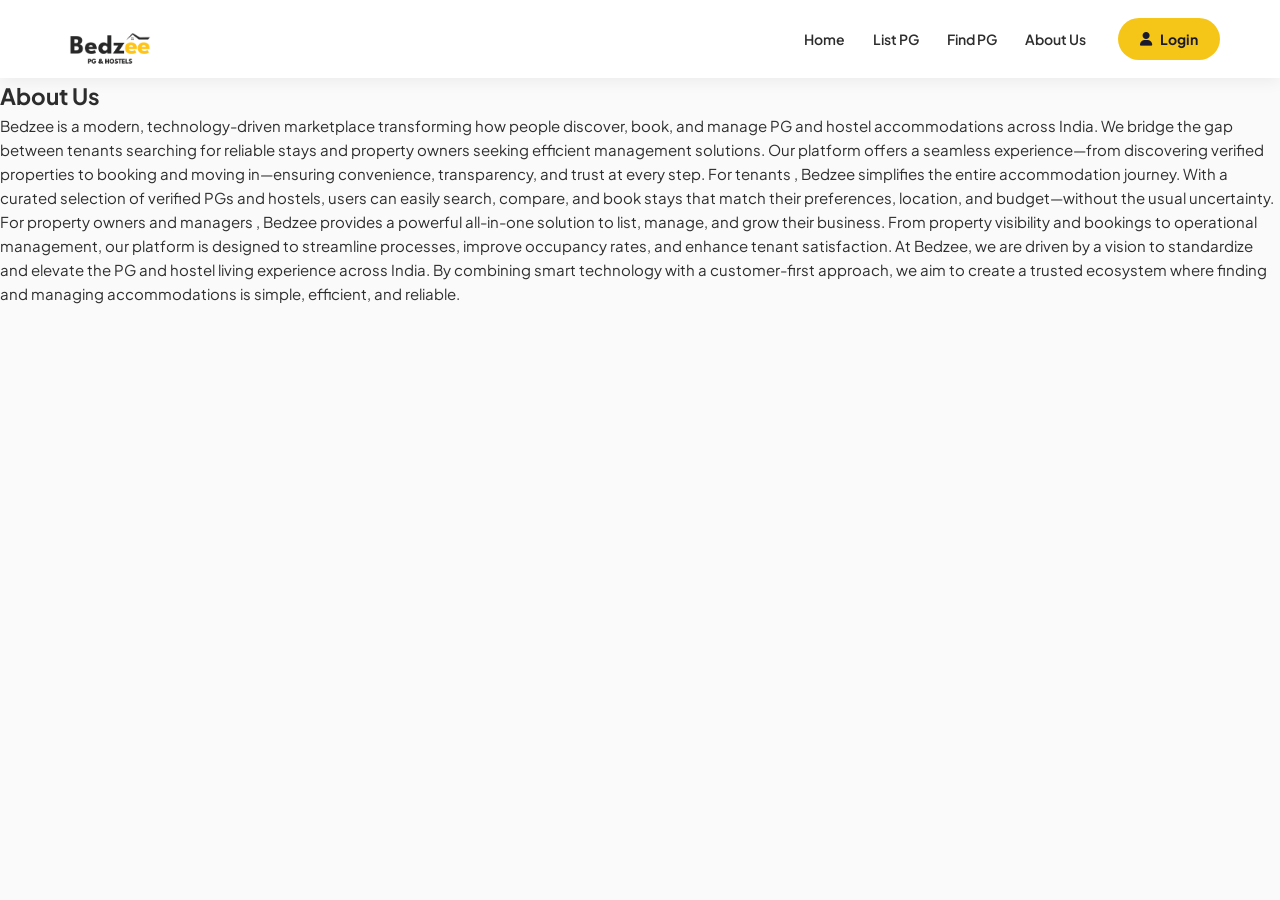
==== about_us.html @ 401cca46 "added 5 4 more pages" ====
<!DOCTYPE html>
<html lang="en">
<head>
    <meta charset="UTF-8">
    <meta name="viewport" content="width=device-width, initial-scale=1.0">
    <title>About Us</title>
    <link rel="stylesheet" href="./index.html">
    <link rel="stylesheet" href="./style.css">
    <link href="https://fonts.googleapis.com/css2?family=Plus+Jakarta+Sans:wght@400;500;600;700;800&family=Fraunces:ital,wght@0,700;0,900;1,700&display=swap" rel="stylesheet" />
  <link rel="stylesheet" href="https://cdnjs.cloudflare.com/ajax/libs/font-awesome/6.5.0/css/all.min.css" />
</head>
<body>
      <!-- NAVBAR --> 
  <header class="navbar">
    <div class="container nav-inner">
      <a href="./index.html" class="logo">
        <span class="logo-icon"></span>
        <div class="logo">
          <img src="./Bed Zee 3.png" alt="">
        </div>
      </a>
      <nav class="nav-links">
        <a href="./index.html">Home</a>
        <a href="#">List PG</a>
        <a href="#">Find PG</a>
        <a href="./about_us.html">About Us</a>
      </nav>
      <a href="#" class="btn btn-login"><i class="fa fa-user"></i> Login</a>
      <button class="hamburger" id="hamburger" aria-label="Menu"><i class="fa fa-bars"></i></button>
    </div>
    <div class="mobile-menu" id="mobileMenu">
      <a href="./index.html">Home</a>
      <a href="#">List PG</a>
      <a href="#">Find PG</a>
      <a href="./about_us.html">About Us</a>
      <a href="#" class="btn btn-login" style="width:fit-content">Login</a>
    </div>
  </header>
    <h2>About Us</h2>
    <p>Bedzee is a modern, technology-driven marketplace transforming how people discover, book, and manage PG and hostel accommodations across India.

We bridge the gap between tenants searching for reliable stays and property owners seeking efficient management solutions. Our platform offers a seamless experience—from discovering verified properties to booking and moving in—ensuring convenience, transparency, and trust at every step.

For tenants , Bedzee simplifies the entire accommodation journey. With a curated selection of verified PGs and hostels, users can easily search, compare, and book stays that match their preferences, location, and budget—without the usual uncertainty.

For property owners and managers , Bedzee provides a powerful all-in-one solution to list, manage, and grow their business. From property visibility and bookings to operational management, our platform is designed to streamline processes, improve occupancy rates, and enhance tenant satisfaction.

At Bedzee, we are driven by a vision to standardize and elevate the PG and hostel living experience across India. By combining smart technology with a customer-first approach, we aim to create a trusted ecosystem where finding and managing accommodations is simple, efficient, and reliable.</p>


  <script>
    // Hamburger
    const ham = document.getElementById('hamburger');
    const menu = document.getElementById('mobileMenu');
    ham.addEventListener('click', () => menu.classList.toggle('open'));

    // FAQ accordion
    document.querySelectorAll('.faq-q').forEach(btn => {
      btn.addEventListener('click', () => {
        const item = btn.closest('.faq-item');
        const isOpen = item.classList.contains('open');
        document.querySelectorAll('.faq-item').forEach(i => i.classList.remove('open'));
        if (!isOpen) item.classList.add('open');
      });
    });
  </script>
</body>

</html>
---- style.css ----
/* ===========================
   STAYGURU – style.css
   =========================== */

/* RESET & BASE */
*, *::before, *::after { box-sizing: border-box; margin: 0; padding: 0; }

:root {
  --yellow: #F5C518;
  --yellow-dark: #D9A800;
  --dark: #1A1A2E;
  --dark-2: #16213E;
  --text: #2D2D2D;
  --text-muted: #6B7280;
  --bg: #FAFAFA;
  --white: #FFFFFF;
  --border: #E5E7EB;
  --radius: 14px;
  --shadow: 0 4px 24px rgba(0,0,0,0.08);
  --shadow-lg: 0 8px 40px rgba(0,0,0,0.12);
  --font-body: 'Plus Jakarta Sans', sans-serif;
  --font-display: 'Fraunces', serif;
}

html { scroll-behavior: smooth; }

body {
  font-family: var(--font-body);
  color: var(--text);
  background: var(--bg);
  line-height: 1.6;
  font-size: 15px;
}

img { max-width: 100%; display: block; object-fit: cover; }
a { text-decoration: none; color: inherit; transition: all .2s; }

.logo{
  height: 50px;
  width: 100px;
  padding: 0px;
  top: 0px;
}


.flogo{
  height: 50px;
  width: 100px;
  padding: 0px;
  top: 0px;
  color: #E5E7EB;
}

.container {
  max-width: 1200px;
  margin: 0 auto;
  padding: 0 20px;
}

.section-pad { padding: 72px 0; }
.section-title { font-family: var(--font-display); font-size: clamp(1.6rem, 3vw, 2.2rem); color: var(--dark); font-weight: 900; margin-bottom: 8px; }
.section-title.center { text-align: center; }
.subtitle { color: var(--text-muted); margin-bottom: 32px; }
.center { text-align: center; }
.mt-2 { margin-top: 24px; display: inline-block; }

/* BUTTONS */
.btn {
  display: inline-flex;
  align-items: center;
  gap: 8px;
  padding: 12px 24px;
  border-radius: 50px;
  font-weight: 700;
  font-size: 14px;
  cursor: pointer;
  border: none;
  transition: all .22s;
}
.btn-primary {
  background: var(--yellow);
  color: var(--dark);
}
.btn-primary:hover { background: var(--yellow-dark); transform: translateY(-1px); box-shadow: 0 6px 20px rgba(245,197,24,.35); }
.btn-outline {
  background: transparent;
  border: 2px solid var(--dark);
  color: var(--dark);
}



.btn-outline:hover { background: var(--dark); color: var(--white); }
.btn-outline-yellow {
  background: transparent;
  border: 2px solid var(--yellow);
  color: var(--dark);
  font-weight: 700;
}
.btn-outline-yellow:hover { background: var(--yellow); }
.btn-outline-white {
  background: transparent;
  border: 2px solid var(--white);
  color: var(--white);
}
.btn-outline-white:hover { background: var(--white); color: var(--dark); }
.btn-login {
  background: var(--yellow);
  color: var(--dark);
  padding: 10px 22px;
  border-radius: 50px;
  font-weight: 700;
}
.btn-login:hover { background: var(--yellow-dark); }

/* ===========================
   NAVBAR
   =========================== */
.navbar {
  position: sticky;
  top: 0;
  z-index: 100;
  background: var(--white);
  box-shadow: 0 2px 16px rgba(0,0,0,.07);
}

.nav-inner {
  display: flex;
  align-items: center;
  gap: 32px;
  padding-top: 14px;
  padding-bottom: 14px;
}

.logo-icon { font-size: 26px; }
.logo-name { display: block; font-family: var(--font-display); font-weight: 900; font-size: 1.25rem; color: var(--dark); line-height: 1; }
.logo-tag { display: block; font-size: 10px; color: var(--text-muted); letter-spacing: .05em; }
.logo-white .logo-name { color: var(--white); }
.logo-white .logo-tag { color: rgba(255,255,255,.6); }

.nav-links {
  display: flex;
  gap: 28px;
  margin-left: auto;
}
.nav-links a {
  font-weight: 600;
  font-size: 14px;
  color: var(--text);
}
.nav-links a:hover { color: var(--yellow-dark); }

.hamburger {
  display: none;
  background: none;
  border: none;
  font-size: 20px;
  cursor: pointer;
  margin-left: auto;
  color: var(--dark);
}

.mobile-menu {
  display: none;
  flex-direction: column;
  gap: 12px;
  padding: 16px 20px 20px;
  border-top: 1px solid var(--border);
  background: var(--white);
}
.mobile-menu a { font-weight: 600; font-size: 15px; color: var(--text); }
.mobile-menu.open { display: flex; }

/* ===========================
   HERO
   =========================== */
.hero {
  background: linear-gradient(135deg, #FFFBE6 0%, #FFF9DB 50%, #F0F4FF 100%);
  padding: 80px 0 60px;
  overflow: hidden;
}

.hero-inner {
  display: grid;
  grid-template-columns: 1fr 1fr;
  gap: 60px;
  align-items: center;
}

.hero-text h1 {
  font-family: var(--font-display);
  font-size: clamp(2rem, 4.5vw, 3.2rem);
  font-weight: 900;
  color: var(--dark);
  line-height: 1.15;
  margin-bottom: 16px;
}
.highlight { color: var(--yellow-dark); }

.hero-text p {
  color: var(--text-muted);
  font-size: 15px;
  margin-bottom: 28px;
  line-height: 1.7;
}

.search-bar {
  display: flex;
  gap: 8px;
  background: var(--white);
  border-radius: 50px;
  padding: 6px 6px 6px 18px;
  box-shadow: var(--shadow-lg);
  flex-wrap: wrap;
  margin-bottom: 32px;
}

.search-bar input {
  flex: 1;
  min-width: 140px;
  border: none;
  outline: none;
  font-family: var(--font-body);
  font-size: 14px;
  background: transparent;
  color: var(--text);
}

.search-bar select {
  border: none;
  outline: none;
  background: transparent;
  font-family: var(--font-body);
  font-size: 14px;
  color: var(--text-muted);
  padding: 0 12px;
  border-left: 1px solid var(--border);
  cursor: pointer;
}

.trust-badges {
  display: flex;
  flex-wrap: wrap;
  gap: 16px;
}

.badge {
  display: flex;
  align-items: center;
  gap: 10px;
}
.badge .fa {
  font-size: 22px;
  color: var(--yellow-dark);
}
.badge strong { display: block; font-size: 13px; font-weight: 700; color: var(--dark); }
.badge span { display: block; font-size: 11px; color: var(--text-muted); }

.hero-image { position: relative; }

.hero-img-wrap {
  border-radius: 24px 24px 80px 24px;
  overflow: hidden;
  box-shadow: var(--shadow-lg);
  height: 420px;
}
.hero-img-wrap img { width: 100%; height: 100%; object-fit: cover; }

/* ===========================
   BENEFITS
   =========================== */
.benefits { background: var(--white); }
.benefits .section-title { margin-bottom: 40px; }

.benefits-grid {
  display: grid;
  grid-template-columns: 1fr 1fr;
  gap: 28px;
}

.benefit-card {
  background: #FFFBE6;
  border-radius: var(--radius);
  padding: 40px 36px;
  display: flex;
  flex-direction: column;
  gap: 20px;
}
.benefit-card.dark {
  background: var(--dark);
  color: var(--white);
}

.benefit-icon {
  width: 68px;
  height: 68px;
  border-radius: 50%;
  display: flex;
  align-items: center;
  justify-content: center;
  font-size: 28px;
}
.benefit-icon.yellow { background: var(--yellow); color: var(--dark); }
.benefit-icon.dark-icon { background: rgba(255,255,255,.12); color: var(--white); }

.benefit-card h3 {
  font-family: var(--font-display);
  font-size: 1.4rem;
  font-weight: 900;
}
.benefit-card.dark h3 { color: var(--white); }

.benefit-card ul { list-style: none; display: flex; flex-direction: column; gap: 10px; }
.benefit-card ul li {
  display: flex;
  align-items: center;
  gap: 10px;
  font-size: 14px;
}
.benefit-card ul li .fa-check { color: var(--yellow-dark); font-size: 13px; }
.benefit-card.dark ul li .fa-check { color: var(--yellow); }

/* ===========================
   WHO WE ARE
   =========================== */
.who-we-are { background: var(--bg); }

.who-grid {
  display: grid;
  grid-template-columns: 1fr 1fr;
  gap: 64px;
  align-items: center;
}

.pill {
  display: inline-block;
  background: var(--yellow);
  color: var(--dark);
  font-size: 11px;
  font-weight: 800;
  letter-spacing: .1em;
  padding: 5px 14px;
  border-radius: 50px;
  margin-bottom: 16px;
}

.who-text h2 {
  font-family: var(--font-display);
  font-size: clamp(1.6rem, 3vw, 2.4rem);
  font-weight: 900;
  color: var(--dark);
  margin-bottom: 16px;
  line-height: 1.2;
}

.who-text p { color: var(--text-muted); margin-bottom: 14px; font-size: 14.5px; }

.who-ctas {
  display: grid;
  grid-template-columns: 1fr 1fr;
  gap: 16px;
  margin-top: 24px;
}

.cta-card {
  padding: 22px 18px;
  border-radius: var(--radius);
  border: 2px solid transparent;
}
.cta-card.yellow-bg { background: var(--yellow); }
.cta-card.light-bg { background: var(--white); border-color: var(--border); }
.cta-card strong { display: block; font-size: 14px; font-weight: 800; margin-bottom: 6px; }
.cta-card p { font-size: 12px; color: var(--dark); margin-bottom: 10px; }
.cta-card a { font-size: 13px; font-weight: 700; color: var(--dark); }
.cta-card a:hover { text-decoration: underline; }




/* button of owner and tenant */









.who-illustration { position: relative; }
.illus-wrap {
  border-radius: 32px 32px 32px 80px;
  overflow: hidden;
  height: 420px;
  box-shadow: var(--shadow-lg);
}
.illus-wrap img { width: 100%; height: 100%; object-fit: cover; }

/* ===========================
   IMPACT / STATS
   =========================== */
.impact { background: var(--dark); color: var(--white); }
.impact .section-title { color: var(--white); }

.stats-row {
  display: flex;
  flex-wrap: wrap;
  gap: 24px;
  margin: 36px 0;
  justify-content: space-between;
}

.stat {
  display: flex;
  align-items: center;
  gap: 14px;
  flex: 1;
  min-width: 160px;
}
.stat .fa {
  font-size: 28px;
  color: var(--yellow);
}
.stat strong {
  display: block;
  font-family: var(--font-display);
  font-size: 2rem;
  font-weight: 900;
  color: var(--white);
  line-height: 1;
}
.stat span { font-size: 13px; color: rgba(255,255,255,.6); }

.partners-label {
  font-weight: 700;
  font-size: 13px;
  color: rgba(255,255,255,.5);
  margin-bottom: 16px;
  text-transform: uppercase;
  letter-spacing: .08em;
}

.partners-row {
  display: flex;
  flex-wrap: wrap;
  gap: 20px;
  align-items: center;
}

.partner-logo {
  background: rgba(255,255,255,.08);
  border: 1px solid rgba(255,255,255,.12);
  border-radius: 10px;
  padding: 12px 20px;
  font-weight: 800;
  font-size: 14px;
  color: var(--white);
  display: flex;
  flex-direction: column;
  align-items: flex-start;
}
.partner-logo span { font-size: 10px; font-weight: 400; opacity: .7; }
.partner-logo.purple { color: #7B2FF7; background: rgba(123,47,247,.1); }
.partner-logo.red { color: #E31837; background: rgba(227,24,55,.1); }
.partner-logo.green { color: #2ED158; background: rgba(46,209,88,.08); }

/* ===========================
   CITIES
   =========================== */
.cities { background: var(--white); }
.cities .section-title { margin-bottom: 32px; }

.cities-grid {
  display: grid;
  grid-template-columns: repeat(6, 1fr);
  gap: 16px;
}

.city-card {
  position: relative;
  border-radius: 14px;
  overflow: hidden;
  cursor: pointer;
  height: 160px;
}
.city-card img { width: 100%; height: 100%; object-fit: cover; transition: transform .4s; }
.city-card:hover img { transform: scale(1.08); }
.city-card span {
  position: absolute;
  bottom: 0;
  left: 0;
  right: 0;
  background: linear-gradient(to top, rgba(0,0,0,.7), transparent);
  color: var(--white);
  font-weight: 700;
  font-size: 13px;
  padding: 10px 12px;
}

/* ===========================
   SAMPLE LISTING
   =========================== */
.sample-listing { background: var(--bg); }
.sample-listing .section-title { margin-bottom: 4px; }

.listing-card {
  display: grid;
  grid-template-columns: 320px 1fr;
  gap: 28px;
  background: var(--white);
  border-radius: var(--radius);
  box-shadow: var(--shadow);
  overflow: hidden;
  padding: 20px;
  margin-top: 28px;
  align-items: start;
}

.listing-images .main-img {
  width: 100%;
  height: 200px;
  border-radius: 10px;
  margin-bottom: 10px;
}

.thumb-row {
  display: flex;
  gap: 8px;
}
.thumb-row img {
  flex: 1;
  height: 72px;
  border-radius: 8px;
  object-fit: cover;
}

.listing-top {
  display: flex;
  justify-content: space-between;
  align-items: flex-start;
  margin-bottom: 12px;
}

.listing-details h3 {
  font-family: var(--font-display);
  font-size: 1.2rem;
  font-weight: 900;
  color: var(--dark);
}

.listing-loc {
  font-size: 13px;
  color: var(--text-muted);
  margin-top: 4px;
}
.listing-loc .fa { margin-right: 4px; color: var(--yellow-dark); }

.verified-badge {
  display: inline-flex;
  align-items: center;
  gap: 5px;
  background: #DCFCE7;
  color: #16A34A;
  font-size: 12px;
  font-weight: 700;
  padding: 4px 12px;
  border-radius: 50px;
  white-space: nowrap;
}

.price-row {
  display: flex;
  align-items: center;
  gap: 12px;
  margin-bottom: 16px;
}
.price {
  font-family: var(--font-display);
  font-size: 1.6rem;
  font-weight: 900;
  color: var(--dark);
}
.price small { font-size: 0.85rem; font-weight: 500; color: var(--text-muted); }
.room-type {
  background: #FEF3C7;
  color: #92400E;
  font-size: 12px;
  font-weight: 700;
  padding: 4px 12px;
  border-radius: 50px;
}

.amenities {
  display: flex;
  flex-wrap: wrap;
  gap: 10px;
  margin-bottom: 20px;
}
.amenities span {
  display: flex;
  align-items: center;
  gap: 6px;
  background: #F3F4F6;
  border-radius: 8px;
  padding: 6px 12px;
  font-size: 12px;
  font-weight: 600;
}
.amenities span .fa { color: var(--yellow-dark); font-size: 11px; }

.listing-actions {
  display: flex;
  gap: 12px;
}

/* ===========================
   TESTIMONIALS
   =========================== */
.testimonials { background: var(--white); }
.testimonials .section-title { margin-bottom: 40px; }

.testimonials-grid {
  display: grid;
  grid-template-columns: repeat(3, 1fr);
  gap: 24px;
}

.testi-card {
  background: #FFFBE6;
  border-radius: var(--radius);
  padding: 28px;
  display: flex;
  flex-direction: column;
  gap: 14px;
  box-shadow: var(--shadow);
  transition: transform .2s;
}
.testi-card:hover { transform: translateY(-4px); box-shadow: var(--shadow-lg); }

.testi-header {
  display: flex;
  align-items: center;
  gap: 12px;
}
.testi-header img {
  width: 48px;
  height: 48px;
  border-radius: 50%;
  object-fit: cover;
  border: 2px solid var(--yellow);
}
.testi-header strong { display: block; font-weight: 700; font-size: 14px; }
.testi-header span { font-size: 12px; color: var(--text-muted); }

.testi-card p { font-size: 14px; color: var(--text); font-style: italic; line-height: 1.6; }

.stars { color: var(--yellow-dark); font-size: 16px; letter-spacing: 2px; }

/* ===========================
   BLOG
   =========================== */
.blog { background: var(--bg); }

.section-header-row {
  display: flex;
  align-items: center;
  justify-content: space-between;
  margin-bottom: 32px;
}
.view-all { font-weight: 700; font-size: 14px; color: var(--dark); border-bottom: 2px solid var(--yellow); padding-bottom: 2px; }
.view-all:hover { color: var(--yellow-dark); }

.blog-grid {
  display: grid;
  grid-template-columns: repeat(4, 1fr);
  gap: 20px;
}

.blog-card {
  background: var(--white);
  border-radius: var(--radius);
  overflow: hidden;
  box-shadow: var(--shadow);
  transition: transform .2s, box-shadow .2s;
}
.blog-card:hover { transform: translateY(-4px); box-shadow: var(--shadow-lg); }
.blog-card > img {
  width: 100%;
  height: 160px;
  object-fit: cover;
}

.blog-body {
  padding: 16px;
  display: flex;
  flex-direction: column;
  gap: 8px;
}
.blog-body h4 { font-size: 14px; font-weight: 700; color: var(--dark); line-height: 1.4; }
.blog-date { font-size: 12px; color: var(--text-muted); }
.blog-body a { font-size: 13px; font-weight: 700; color: var(--yellow-dark); }
.blog-body a:hover { text-decoration: underline; }

/* ===========================
   FAQ
   =========================== */
.faq { background: var(--white); }

.faq-inner {
  display: grid;
  grid-template-columns: 1fr auto;
  gap: 60px;
  align-items: center;
}

.faq-list {
  display: flex;
  flex-direction: column;
  gap: 0;
  border-top: 1px solid var(--border);
  margin-top: 24px;
}

.faq-item { border-bottom: 1px solid var(--border); }

.faq-q {
  width: 100%;
  background: none;
  border: none;
  display: flex;
  justify-content: space-between;
  align-items: center;
  padding: 18px 0;
  cursor: pointer;
  font-family: var(--font-body);
  font-size: 14px;
  font-weight: 600;
  color: var(--dark);
  text-align: left;
  gap: 12px;
}
.faq-q .fa { color: var(--yellow-dark); flex-shrink: 0; transition: transform .2s; }

.faq-item.open .faq-q .fa { transform: rotate(45deg); }

.faq-a {
  font-size: 14px;
  color: var(--text-muted);
  padding: 0 0 16px;
  display: none;
  line-height: 1.7;
}
.faq-item.open .faq-a { display: block; }

.faq-illus {
  display: flex;
  align-items: center;
  justify-content: center;
}

.illus-circle {
  width: 180px;
  height: 180px;
  background: var(--yellow);
  border-radius: 50%;
  display: flex;
  align-items: center;
  justify-content: center;
  font-size: 80px;
  color: var(--dark);
  box-shadow: 0 8px 40px rgba(245,197,24,.35);
}

/* ===========================
   FOOTER
   =========================== */
.footer {
  background: var(--text);
  color: rgba(255,255,255,.8);
  padding: 64px 0 0;
}

.footer-grid {
  display: grid;
  grid-template-columns: 2fr 1fr 1fr 1fr 1fr 1fr;
  gap: 40px;
  padding-bottom: 48px;
  border-bottom: 1px solid rgba(255,255,255,.08);
}

.footer-brand p {
  font-size: 13px;
  margin-top: 14px;
  color: rgba(255,255,255,.5);
  line-height: 1.7;
  max-width: 280px;
}

.social-links {
  display: flex;
  gap: 12px;
  margin-top: 20px;
}
.social-links a {
  width: 36px;
  height: 36px;
  background: rgba(255,255,255,.1);
  border-radius: 50%;
  display: flex;
  align-items: center;
  justify-content: center;
  color: var(--white);
  font-size: 14px;
}
.social-links a:hover { background: var(--yellow); color: var(--dark); }

.footer-col h4 {
  font-size: 13px;
  font-weight: 800;
  text-transform: uppercase;
  letter-spacing: .08em;
  color: var(--white);
  margin-bottom: 16px;
}
.footer-col {
  display: flex;
  flex-direction: column;
  gap: 4px;
}
.footer-col a {
  font-size: 13px;
  color: rgba(255,255,255,.55);
  padding: 4px 0;
}
.footer-col a:hover { color: var(--yellow); }

.footer-bottom {
  display: flex;
  justify-content: space-between;
  align-items: center;
  padding: 20px 0;
  font-size: 12px;
  color: rgba(255,255,255,.35);
  flex-wrap: wrap;
  gap: 8px;
}

/* ===========================
   RESPONSIVE
   =========================== */
@media (max-width: 1100px) {
  .cities-grid { grid-template-columns: repeat(3, 1fr); }
  .blog-grid { grid-template-columns: repeat(2, 1fr); }
  .footer-grid { grid-template-columns: 1fr 1fr 1fr; gap: 32px; }
  .footer-brand { grid-column: span 3; }
}

@media (max-width: 900px) {
  .hero-inner,
  .who-grid,
  .benefits-grid,
  .testimonials-grid { grid-template-columns: 1fr; }

  .hero-image { display: none; }
  .who-illustration { display: none; }

  .who-ctas { grid-template-columns: 1fr; }

  .listing-card { grid-template-columns: 1fr; }
  .listing-images .main-img { height: 220px; }

  .faq-inner { grid-template-columns: 1fr; }
  .faq-illus { display: none; }

  .stats-row { justify-content: flex-start; }
}

@media (max-width: 768px) {
  .nav-links,
  .nav-inner .btn-login { display: none; }
  .hamburger { display: block; }

  .section-pad { padding: 48px 0; }

  .cities-grid { grid-template-columns: repeat(2, 1fr); }

  .blog-grid { grid-template-columns: 1fr; }

  .footer-grid { grid-template-columns: 1fr 1fr; }
  .footer-brand { grid-column: span 2; }

  .section-header-row { flex-direction: column; align-items: flex-start; gap: 8px; }

  .search-bar { border-radius: var(--radius); padding: 12px; flex-direction: column; }
  .search-bar select { border-left: none; border-top: 1px solid var(--border); padding: 8px 0; }
  .search-bar .btn { width: 100%; justify-content: center; }

  .trust-badges { gap: 12px; }
  .badge .fa { font-size: 18px; }
}

@media (max-width: 480px) {
  .cities-grid { grid-template-columns: repeat(2, 1fr); }
  .footer-grid { grid-template-columns: 1fr; }
  .footer-brand { grid-column: span 1; }
  .listing-actions { flex-direction: column; }
  .listing-actions .btn { justify-content: center; }
  .benefits-grid { grid-template-columns: 1fr; }
  .partners-row { gap: 10px; }
  .partner-logo { padding: 10px 14px; font-size: 13px; }
}



















/* Tenant Page */
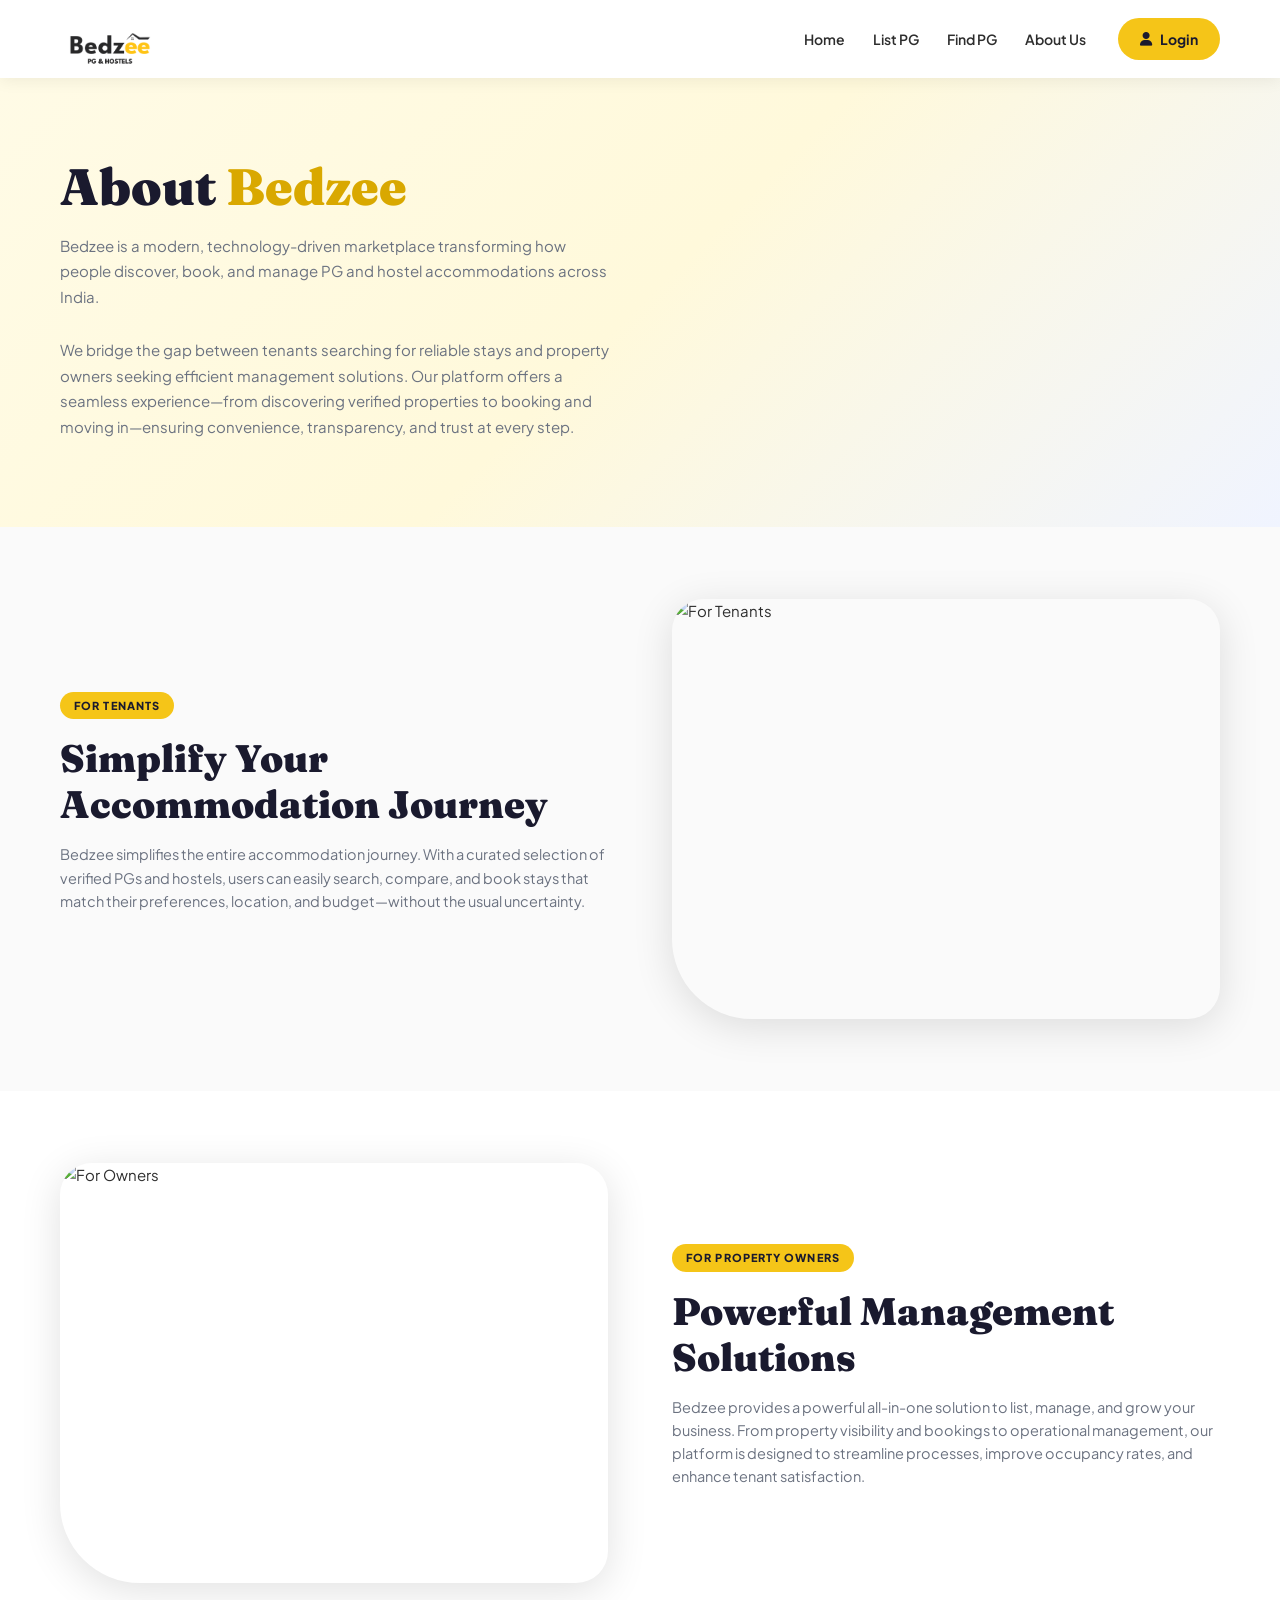
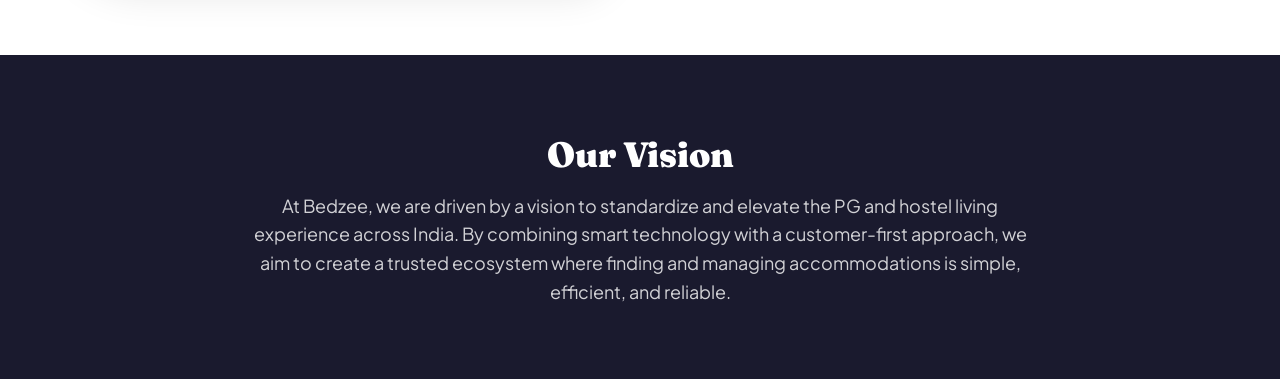
==== commit c01521fa: "t and c Co-authored-by: Copilot <copilot@github.com>" ====
--- a/about_us.html
+++ b/about_us.html
@@ -4,7 +4,6 @@
     <meta charset="UTF-8">
     <meta name="viewport" content="width=device-width, initial-scale=1.0">
     <title>About Us</title>
-    <link rel="stylesheet" href="./index.html">
     <link rel="stylesheet" href="./style.css">
     <link href="https://fonts.googleapis.com/css2?family=Plus+Jakarta+Sans:wght@400;500;600;700;800&family=Fraunces:ital,wght@0,700;0,900;1,700&display=swap" rel="stylesheet" />
   <link rel="stylesheet" href="https://cdnjs.cloudflare.com/ajax/libs/font-awesome/6.5.0/css/all.min.css" />
@@ -36,16 +35,72 @@
       <a href="#" class="btn btn-login" style="width:fit-content">Login</a>
     </div>
   </header>
-    <h2>About Us</h2>
-    <p>Bedzee is a modern, technology-driven marketplace transforming how people discover, book, and manage PG and hostel accommodations across India.
 
-We bridge the gap between tenants searching for reliable stays and property owners seeking efficient management solutions. Our platform offers a seamless experience—from discovering verified properties to booking and moving in—ensuring convenience, transparency, and trust at every step.
+  <!-- ABOUT US HERO -->
+  <section class="hero">
+    <div class="container hero-inner">
+      <div class="hero-text">
+        <h1>About <span class="highlight">Bedzee</span></h1>
+        <p>Bedzee is a modern, technology-driven marketplace transforming how people discover, book, and manage PG and hostel accommodations across India.</p>
+        <p>We bridge the gap between tenants searching for reliable stays and property owners seeking efficient management solutions. Our platform offers a seamless experience—from discovering verified properties to booking and moving in—ensuring convenience, transparency, and trust at every step.</p>
+      </div>
+    </div>
+  </section>
 
-For tenants , Bedzee simplifies the entire accommodation journey. With a curated selection of verified PGs and hostels, users can easily search, compare, and book stays that match their preferences, location, and budget—without the usual uncertainty.
+  <!-- FOR TENANTS -->
+  <section class="section-pad who-we-are">
+    <div class="container who-grid">
+      <div class="who-text">
+        <div class="pill">FOR TENANTS</div>
+        <h2>Simplify Your Accommodation Journey</h2>
+        <p>Bedzee simplifies the entire accommodation journey. With a curated selection of verified PGs and hostels, users can easily search, compare, and book stays that match their preferences, location, and budget—without the usual uncertainty.</p>
+      </div>
+      <div class="who-illustration">
+        <div class="illus-wrap">
+          <img src="https://media.istockphoto.com/id/1305130623/vector/house-for-rent-abstract-concept-vector-illustration.jpg?s=612x612&w=0&k=20&c=lWXlP8jGP9PRlF8Ym_Vk55_iVTR4ik-Mn8XivkN6Pqc=" alt="For Tenants">
+        </div>
+      </div>
+    </div>
+  </section>
 
-For property owners and managers , Bedzee provides a powerful all-in-one solution to list, manage, and grow their business. From property visibility and bookings to operational management, our platform is designed to streamline processes, improve occupancy rates, and enhance tenant satisfaction.
+  <!-- FOR OWNERS -->
+  <section class="section-pad benefits">
+    <div class="container">
+      <div class="who-grid">
+        <div class="who-illustration">
+          <div class="illus-wrap">
+            <img src="https://via.placeholder.com/500x400?text=For+Owners" alt="For Owners">
+          </div>
+        </div>
+        <div class="who-text">
+          <div class="pill">FOR PROPERTY OWNERS</div>
+          <h2>Powerful Management Solutions</h2>
+          <p>Bedzee provides a powerful all-in-one solution to list, manage, and grow your business. From property visibility and bookings to operational management, our platform is designed to streamline processes, improve occupancy rates, and enhance tenant satisfaction.</p>
+        </div>
+      </div>
+    </div>
+  </section>
 
-At Bedzee, we are driven by a vision to standardize and elevate the PG and hostel living experience across India. By combining smart technology with a customer-first approach, we aim to create a trusted ecosystem where finding and managing accommodations is simple, efficient, and reliable.</p>
+  <!-- OUR VISION -->
+  <section class="section-pad impact">
+    <div class="container">
+      <h2 class="section-title center">Our Vision</h2>
+      <p class="center" style="color: rgba(255,255,255,.8); font-size: 18px; max-width: 800px; margin: 0 auto;">
+        At Bedzee, we are driven by a vision to standardize and elevate the PG and hostel living experience across India. By combining smart technology with a customer-first approach, we aim to create a trusted ecosystem where finding and managing accommodations is simple, efficient, and reliable.
+      </p>
+    </div>
+  </section>
+
+  <script>
+    // Mobile menu toggle
+    const hamburger = document.getElementById('hamburger');
+    const mobileMenu = document.getElementById('mobileMenu');
+    hamburger.addEventListener('click', () => {
+      mobileMenu.classList.toggle('open');
+    });
+  </script>
+</body>
+</html>
 
 
   <script>
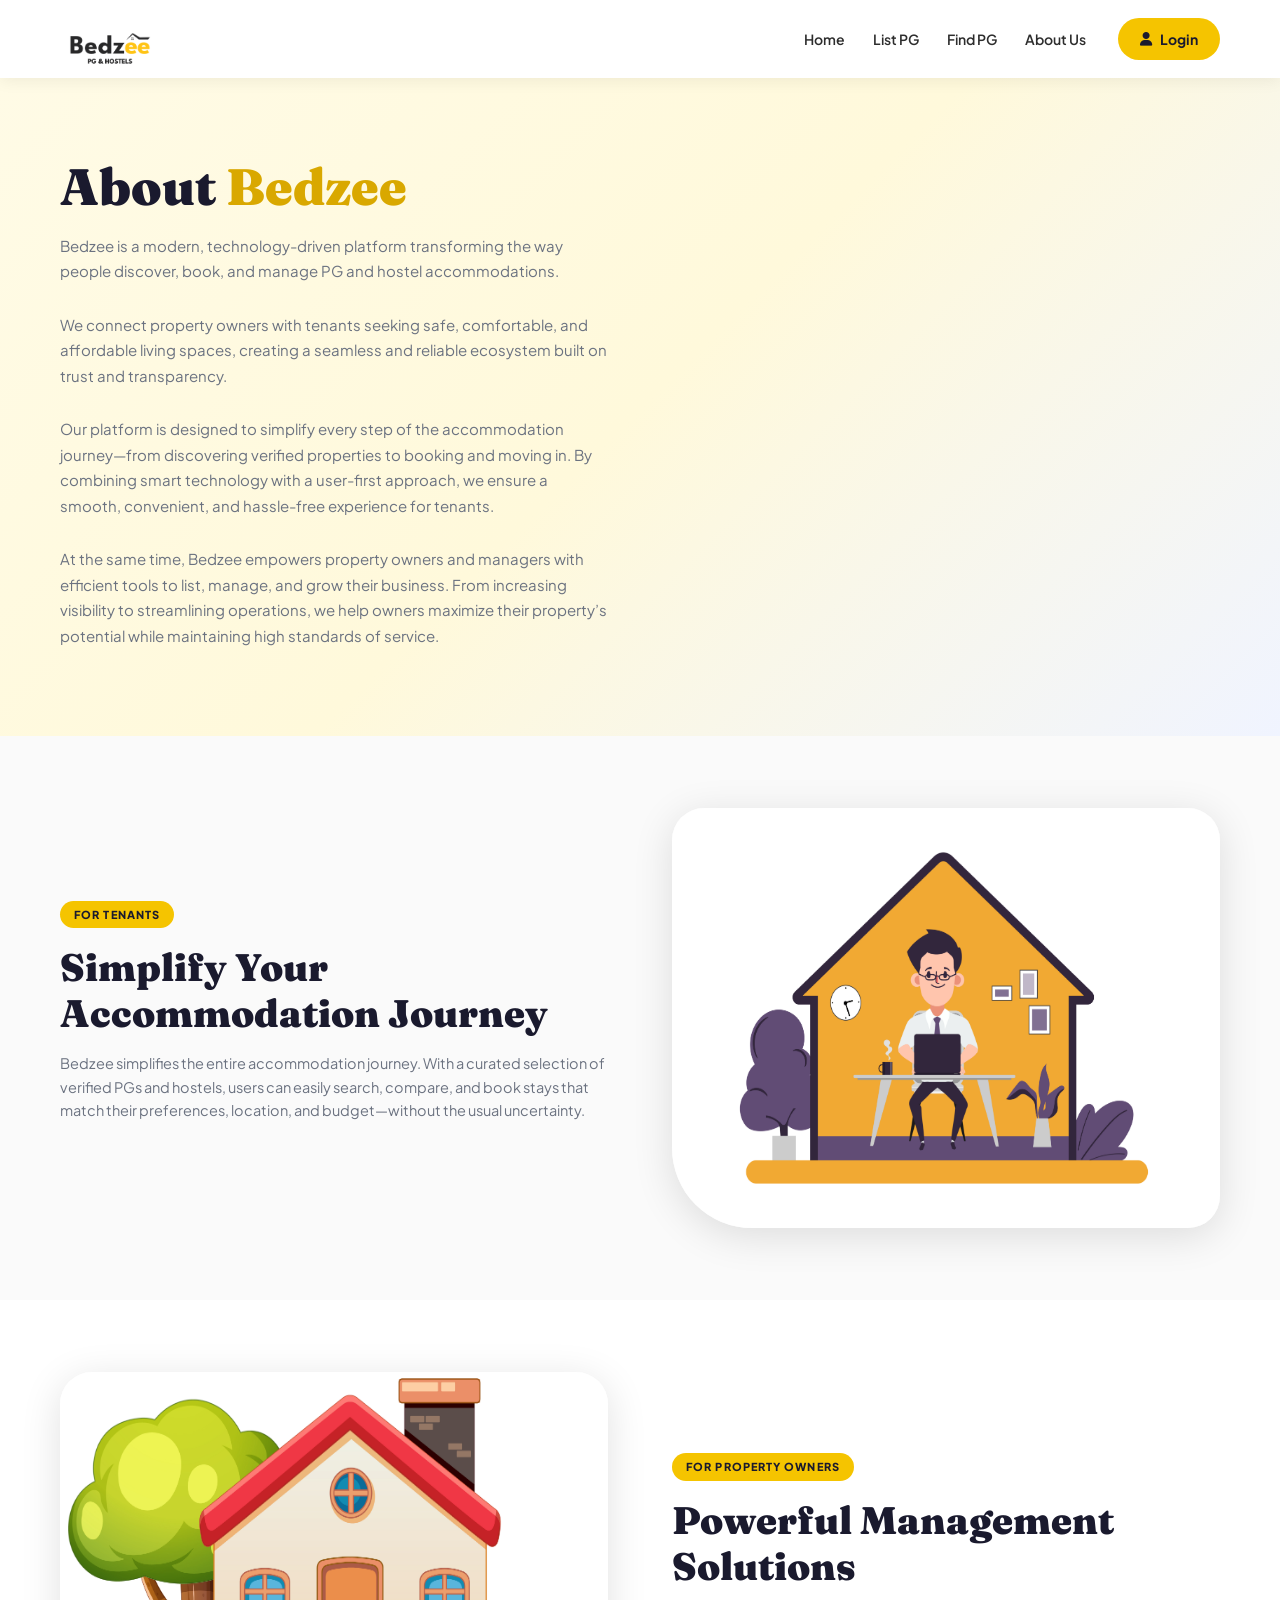
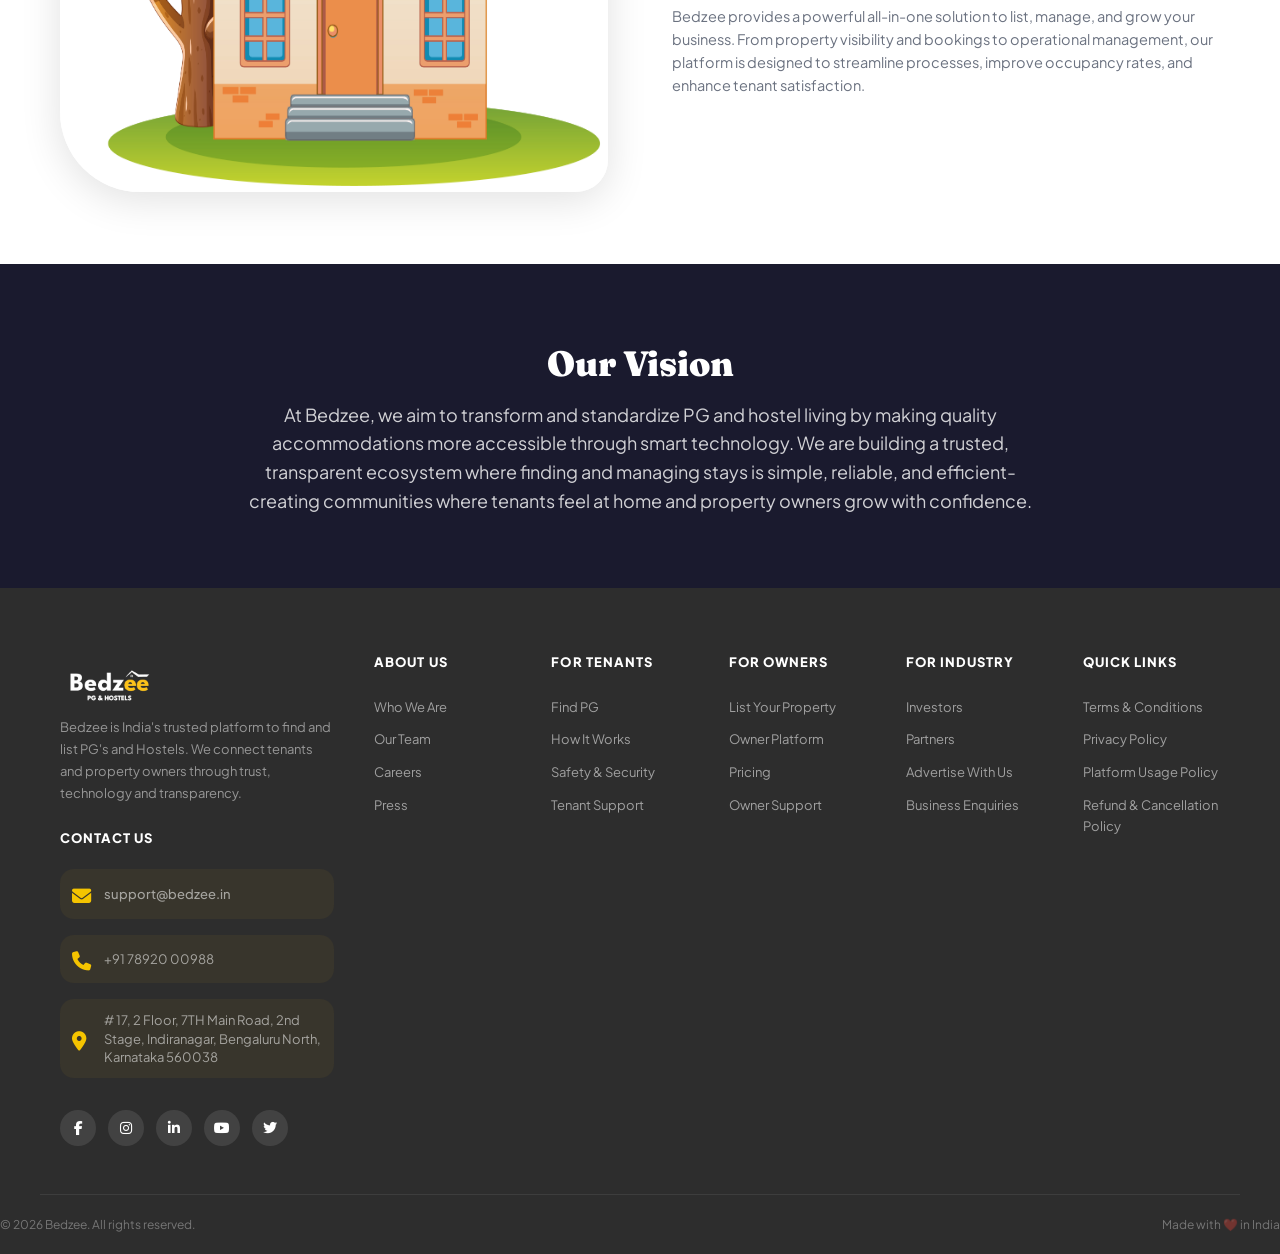
==== commit 2f04b0f8: "added 5 new landing pages Co-authored-by: Copilot <copilot@github.com>" ====
--- a/about_us.html
+++ b/about_us.html
@@ -41,9 +41,15 @@
     <div class="container hero-inner">
       <div class="hero-text">
         <h1>About <span class="highlight">Bedzee</span></h1>
-        <p>Bedzee is a modern, technology-driven marketplace transforming how people discover, book, and manage PG and hostel accommodations across India.</p>
-        <p>We bridge the gap between tenants searching for reliable stays and property owners seeking efficient management solutions. Our platform offers a seamless experience—from discovering verified properties to booking and moving in—ensuring convenience, transparency, and trust at every step.</p>
-      </div>
+        <p>Bedzee is a modern, technology-driven platform transforming the way people discover, book, and manage PG and hostel accommodations.
+        </p>
+        <p> We connect property owners with tenants seeking safe, comfortable, and affordable living spaces, creating a seamless and reliable ecosystem built on trust and transparency.
+        </p>
+        <p>Our platform is designed to simplify every step of the accommodation journey—from discovering verified properties to booking and moving in. By combining smart technology with a user-first approach, we ensure a smooth, convenient, and hassle-free experience for tenants.
+        </p>
+        <p>At the same time, Bedzee empowers property owners and managers with efficient tools to list, manage, and grow their business. From increasing visibility to streamlining operations, we help owners maximize their property’s potential while maintaining high standards of service.
+        </p>      
+</div>
     </div>
   </section>
 
@@ -57,7 +63,7 @@
       </div>
       <div class="who-illustration">
         <div class="illus-wrap">
-          <img src="https://media.istockphoto.com/id/1305130623/vector/house-for-rent-abstract-concept-vector-illustration.jpg?s=612x612&w=0&k=20&c=lWXlP8jGP9PRlF8Ym_Vk55_iVTR4ik-Mn8XivkN6Pqc=" alt="For Tenants">
+          <img src="./Tenant_img.jpg" alt="For Tenants">
         </div>
       </div>
     </div>
@@ -69,7 +75,7 @@
       <div class="who-grid">
         <div class="who-illustration">
           <div class="illus-wrap">
-            <img src="https://via.placeholder.com/500x400?text=For+Owners" alt="For Owners">
+            <img src="./owner_img.jpg" alt="For Owners">
           </div>
         </div>
         <div class="who-text">
@@ -86,21 +92,88 @@
     <div class="container">
       <h2 class="section-title center">Our Vision</h2>
       <p class="center" style="color: rgba(255,255,255,.8); font-size: 18px; max-width: 800px; margin: 0 auto;">
-        At Bedzee, we are driven by a vision to standardize and elevate the PG and hostel living experience across India. By combining smart technology with a customer-first approach, we aim to create a trusted ecosystem where finding and managing accommodations is simple, efficient, and reliable.
+        At Bedzee, we aim to transform and standardize PG and hostel living by making quality accommodations more accessible through smart technology. We are building a trusted, transparent ecosystem where finding and managing stays is simple, reliable, and efficient-creating communities where tenants feel at home and property owners grow with confidence.
       </p>
     </div>
   </section>
 
-  <script>
-    // Mobile menu toggle
-    const hamburger = document.getElementById('hamburger');
-    const mobileMenu = document.getElementById('mobileMenu');
-    hamburger.addEventListener('click', () => {
-      mobileMenu.classList.toggle('open');
-    });
-  </script>
-</body>
-</html>
+
+    <!-- FOOTER -->
+  <footer class="footer">
+    <div class="container footer-grid">
+      <div class="footer-brand">
+        <a href="#" class="logo logo-white">
+          <div class="flogo">
+          <img src="./Bed Zee 2.png" alt="">
+        </div>
+        </a>
+        <p>Bedzee is India's trusted platform to find and list PG's and Hostels. We connect tenants and property owners through trust, technology and transparency.</p>
+        <br>
+        <div class="footer-col">
+        <h4>Contact Us</h4>
+        <div class="contact-item">
+          <i class="fa fa-envelope"></i>
+          <a href="mailto:support@bedzee.in" class="contact-link">support@bedzee.in</a>
+        </div>
+        <div class="contact-item">
+          <i class="fa fa-phone"></i>
+          <span>+91 78920 00988</span>
+        </div>
+        <div class="contact-item">
+          <i class="fa fa-map-marker-alt"></i>
+          <span># 17, 2 Floor, 7TH Main Road, 2nd Stage, Indiranagar, Bengaluru North, Karnataka 560038</span>
+        </div>
+      </div>
+        <div class="social-links">
+          <a href="#"><i class="fab fa-facebook-f"></i></a>
+          <a href="#"><i class="fab fa-instagram"></i></a>
+          <a href="#"><i class="fab fa-linkedin-in"></i></a>
+          <a href="#"><i class="fab fa-youtube"></i></a>
+          <a href="#"><i class="fab fa-twitter"></i></a>
+        </div>
+      </div>
+      <div class="footer-col">
+        <h4>About Us</h4>
+        <a href="#">Who We Are</a>
+        <a href="#">Our Team</a>
+        <a href="#">Careers</a>
+        <a href="#">Press</a>
+      </div>
+      <div class="footer-col">
+        <h4>For Tenants</h4>
+        <a href="#">Find PG</a>
+        <a href="#">How It Works</a>
+        <a href="#">Safety &amp; Security</a>
+        <a href="#">Tenant Support</a>
+      </div>
+      <div class="footer-col">
+        <h4>For Owners</h4>
+        <a href="#">List Your Property</a>
+        <a href="#">Owner Platform</a>
+        <a href="./pricing.html">Pricing</a>
+        <a href="#">Owner Support</a>
+      </div>
+      <div class="footer-col">
+        <h4>For Industry</h4>
+        <a href="#">Investors</a>
+        <a href="#">Partners</a>
+        <a href="#">Advertise With Us</a>
+        <a href="#">Business Enquiries</a>
+      </div>
+      <div class="footer-col">
+        <h4>Quick Links</h4>
+        <a href="./t_and_c.html">Terms &amp; Conditions</a>
+        <a href="./privacy_policy.html">Privacy Policy</a>
+        <a href="./platform_usage_policy.html">Platform Usage Policy</a>
+        <a href="./refund_policy.html">Refund & Cancellation Policy</a>
+      </div>
+      
+    </div>
+    <div class="footer-bottom">
+      <span>© 2026 Bedzee. All rights reserved.</span>
+      <span>Made with ❤️ in India</span>
+    </div>
+  </footer>
 
 
   <script>
@@ -120,5 +193,4 @@
     });
   </script>
 </body>
-
 </html>
--- a/style.css
+++ b/style.css
@@ -78,8 +78,18 @@
   transition: all .22s;
 }
 .btn-primary {
-  background: var(--yellow);
-  color: var(--dark);
+  background: transparent;
+  border: 2px solid var(--dark);
+  color: var(--dark);
+  padding: 14px 28px;
+  border-radius: 50px;
+  font-weight: 700;
+  font-size: 14px;
+  cursor: pointer;
+  transition: all 0.3s;
+  width: 100%;
+  display: block;
+
 }
 .btn-primary:hover { background: var(--yellow-dark); transform: translateY(-1px); box-shadow: 0 6px 20px rgba(245,197,24,.35); }
 .btn-outline {
@@ -266,6 +276,154 @@
 }
 .hero-img-wrap img { width: 100%; height: 100%; object-fit: cover; }
 
+.hero-right {
+  display: flex;
+  justify-content: center;
+  align-items: center;
+}
+
+.hero-card {
+  position: relative;
+  width: 100%;
+  max-width: 460px;
+  padding: 34px;
+  border-radius: 32px;
+  background: var(--white);
+  box-shadow: var(--shadow-lg);
+  overflow: hidden;
+}
+
+.hero-card::before {
+  content: "";
+  position: absolute;
+  top: -36px;
+  right: -36px;
+  width: 180px;
+  height: 180px;
+  border-radius: 50%;
+  background: rgba(245, 197, 24, 0.16);
+}
+
+.hero-card-inner {
+  position: relative;
+  z-index: 1;
+}
+
+.hero-card-top {
+  display: flex;
+  flex-wrap: wrap;
+  gap: 12px;
+  margin-bottom: 24px;
+}
+
+.stat-pill {
+  display: inline-flex;
+  align-items: center;
+  gap: 10px;
+  padding: 12px 18px;
+  border-radius: 999px;
+  background: rgba(245, 197, 24, 0.15);
+  color: var(--dark);
+  font-weight: 700;
+  font-size: 0.95rem;
+}
+
+.stat-pill.light {
+  background: #f7f7f7;
+  color: var(--text);
+}
+
+.hero-chart {
+  display: grid;
+  gap: 14px;
+  margin-bottom: 24px;
+}
+
+.graph-bar {
+  display: grid;
+  gap: 8px;
+}
+
+.graph-label {
+  display: flex;
+  justify-content: space-between;
+  font-size: 0.85rem;
+  color: var(--text-muted);
+}
+
+.graph-track {
+  width: 100%;
+  height: 12px;
+  border-radius: 999px;
+  background: #f2f2f2;
+  overflow: hidden;
+}
+
+.graph-fill {
+  height: 100%;
+  border-radius: inherit;
+  background: var(--yellow);
+}
+
+.hero-card-list {
+  display: grid;
+  gap: 16px;
+}
+
+.hero-card-item {
+  display: flex;
+  align-items: center;
+  gap: 14px;
+  padding: 14px 0;
+  border-top: 1px solid rgba(229, 231, 235, 0.75);
+}
+
+.hero-card-item:first-child { border-top: none; }
+
+.hero-card-item i {
+  color: var(--yellow);
+  font-size: 1.1rem;
+  width: 30px;
+  text-align: center;
+}
+
+.flist {
+  list-style: none;
+  display: grid;
+  gap: 14px;
+  margin: 32px 0;
+  padding: 0;
+}
+
+.flist li {
+  display: flex;
+  align-items: center;
+  gap: 14px;
+  color: var(--text);
+  font-weight: 700;
+}
+
+.ck {
+  width: 30px;
+  height: 30px;
+  border-radius: 50%;
+  background: var(--yellow);
+  display: flex;
+  align-items: center;
+  justify-content: center;
+  color: var(--dark);
+  flex-shrink: 0;
+}
+
+.ck .fa {
+  font-size: 0.7rem;
+}
+
+@media (max-width: 960px) {
+  .hero-inner { grid-template-columns: 1fr; }
+  .hero-card { max-width: 100%; }
+}
+
 /* ===========================
    BENEFITS
    =========================== */
@@ -394,7 +552,7 @@
   height: 420px;
   box-shadow: var(--shadow-lg);
 }
-.illus-wrap img { width: 100%; height: 100%; object-fit: cover; }
+.illus-wrap img { width: 100%; height: 100%; object-fit:fill; }
 
 /* ===========================
    IMPACT / STATS
@@ -834,6 +992,33 @@
 }
 .footer-col a:hover { color: var(--yellow); }
 
+.contact-item {
+  display: flex;
+  align-items: flex-start;
+  gap: 8px;
+  font-size: 13px;
+  color: rgba(255,255,255,.55);
+  padding: 4px 0;
+  line-height: 1.4;
+}
+
+.contact-item i {
+  color: var(--yellow);
+  font-size: 14px;
+  margin-top: 5px;
+  flex-shrink: 0;
+}
+
+.contact-link {
+  color: rgba(255,255,255,.55);
+  text-decoration: none;
+  transition: color .2s;
+}
+
+.contact-link:hover {
+  color: var(--yellow);
+}
+
 .footer-bottom {
   display: flex;
   justify-content: space-between;
@@ -910,22 +1095,1224 @@
   .partner-logo { padding: 10px 14px; font-size: 13px; }
 }
 
-
-
-
-
-
-
-
-
-
-
-
-
-
-
-
-
-
+/* ===========================
+   PRIVACY POLICY PAGE STYLES
+   =========================== */
+
+.page-header {
+  background: linear-gradient(135deg, var(--dark) 0%, var(--dark-2) 100%);
+  color: var(--white);
+  text-align: center;
+}
+
+.page-header-content {
+  max-width: 600px;
+  margin: 0 auto;
+}
+
+.page-icon {
+  font-size: 4rem;
+  color: var(--yellow);
+  margin-bottom: 16px;
+  display: block;
+}
+
+.page-header h1 {
+  font-size: clamp(2rem, 4vw, 3rem);
+  font-weight: 900;
+  margin-bottom: 8px;
+  font-family: var(--font-display);
+}
+
+.page-subtitle {
+  font-size: 1.1rem;
+  opacity: 0.9;
+  margin-bottom: 24px;
+}
+
+.policy-meta {
+  display: flex;
+  justify-content: center;
+  gap: 32px;
+  font-size: 0.9rem;
+  opacity: 0.8;
+}
+
+.policy-content {
+  background: var(--bg);
+}
+
+.policy-grid {
+  display: block;
+}
+
+.policy-main {
+  background: var(--white);
+  border-radius: var(--radius);
+  box-shadow: var(--shadow);
+  overflow: hidden;
+}
+
+.policy-section {
+  padding: 32px;
+  border-bottom: 1px solid var(--border);
+}
+
+.policy-section:last-child {
+  border-bottom: none;
+}
+
+.policy-section h2 {
+  font-family: var(--font-display);
+  font-size: 1.5rem;
+  font-weight: 700;
+  color: var(--dark);
+  margin-bottom: 16px;
+  display: flex;
+  align-items: center;
+  gap: 12px;
+}
+
+.section-number {
+  background: var(--yellow);
+  color: var(--dark);
+  width: 32px;
+  height: 32px;
+  border-radius: 50%;
+  display: flex;
+  align-items: center;
+  justify-content: center;
+  font-size: 0.9rem;
+  font-weight: 800;
+  flex-shrink: 0;
+}
+
+.policy-section h3 {
+  font-size: 1.1rem;
+  font-weight: 600;
+  color: var(--dark);
+  margin: 20px 0 12px 0;
+}
+
+.policy-section p {
+  margin-bottom: 16px;
+  line-height: 1.6;
+  color: var(--text);
+}
+
+.policy-section ul {
+  margin: 16px 0;
+  padding-left: 20px;
+}
+
+.policy-section li {
+  margin-bottom: 8px;
+  line-height: 1.5;
+}
+
+.policy-list {
+  background: rgba(245, 197, 24, 0.05);
+  border-left: 4px solid var(--yellow);
+  padding: 20px;
+  margin: 20px 0;
+  border-radius: 0 var(--radius) var(--radius) 0;
+}
+
+.policy-list li {
+  display: flex;
+  align-items: center;
+  gap: 12px;
+}
+
+.policy-list i {
+  color: var(--yellow);
+  font-size: 1.1rem;
+  width: 20px;
+}
+
+.important-note {
+  background: rgba(26, 26, 46, 0.05);
+  border: 1px solid rgba(26, 26, 46, 0.1);
+  border-radius: var(--radius);
+  padding: 24px;
+  margin: 24px 0;
+}
+
+.important-note h3 {
+  color: var(--dark);
+  font-size: 1.1rem;
+  margin-bottom: 12px;
+  display: flex;
+  align-items: center;
+  gap: 8px;
+}
+
+.important-note i {
+  color: var(--dark);
+}
+
+.highlight-text {
+  background: var(--yellow);
+  color: var(--dark);
+  padding: 12px 16px;
+  border-radius: var(--radius);
+  font-weight: 600;
+  display: inline-block;
+  margin: 16px 0;
+}
+
+.officer-details {
+  background: rgba(0, 0, 0, 0.02);
+  padding: 16px;
+  border-radius: var(--radius);
+  margin: 16px 0;
+}
+
+.contact-info {
+  margin-top: 16px;
+}
+
+.contact-item {
+  display: flex;
+  align-items: center;
+  gap: 12px;
+  margin-bottom: 12px;
+  padding: 12px;
+  background: rgba(245, 197, 24, 0.05);
+  border-radius: var(--radius);
+}
+
+.contact-item i {
+  color: var(--yellow);
+  font-size: 1.2rem;
+  width: 20px;
+}
+
+.contact-link {
+  color: var(--dark);
+  text-decoration: none;
+  font-weight: 500;
+}
+
+.contact-link:hover {
+  color: var(--yellow);
+}
+
+/* SIDEBAR */
+.policy-sidebar {
+  position: sticky;
+  top: 32px;
+}
+
+.sidebar-widget {
+  background: var(--white);
+  border-radius: var(--radius);
+  padding: 24px;
+  margin-bottom: 24px;
+  box-shadow: var(--shadow);
+}
+
+.sidebar-widget h3 {
+  font-size: 1.1rem;
+  font-weight: 600;
+  color: var(--dark);
+  margin-bottom: 16px;
+  display: flex;
+  align-items: center;
+  gap: 8px;
+}
+
+.sidebar-widget i {
+  color: var(--yellow);
+}
+
+.policy-nav {
+  display: flex;
+  flex-direction: column;
+  gap: 4px;
+}
+
+.policy-nav a {
+  padding: 8px 12px;
+  color: var(--text-muted);
+  text-decoration: none;
+  border-radius: 6px;
+  transition: all 0.2s;
+  font-size: 0.9rem;
+}
+
+.policy-nav a:hover {
+  background: rgba(245, 197, 24, 0.1);
+  color: var(--dark);
+}
+
+/* RESPONSIVE */
+@media (max-width: 1024px) {
+  .policy-grid {
+    display: block;
+  }
+
+  .policy-sidebar {
+    position: static;
+  }
+
+  .sidebar-widget {
+    margin-bottom: 16px;
+  }
+}
+
+@media (max-width: 768px) {
+  .page-header {
+    padding: 48px 0;
+  }
+
+  .page-icon {
+    font-size: 3rem;
+  }
+
+  .page-header h1 {
+    font-size: 2rem;
+  }
+
+  .policy-meta {
+    flex-direction: column;
+    gap: 8px;
+  }
+
+  .policy-section {
+    padding: 24px;
+  }
+
+  .policy-section h2 {
+    font-size: 1.3rem;
+    flex-direction: column;
+    align-items: flex-start;
+    gap: 8px;
+  }
+
+  .section-number {
+    align-self: flex-start;
+  }
+
+  .policy-list {
+    padding: 16px;
+  }
+
+  .important-note {
+    padding: 20px;
+  }
+
+  .sidebar-widget {
+    padding: 20px;
+  }
+}
+
+/* OWNER PAGE STYLES */
+:root {
+  --yellow: #F5C400;
+  --yd: #E6B800;
+  --black: #111;
+  --white: #fff;
+  --gbg: #F8F8F4;
+  --gt: #555;
+  --f: 'Manrope', sans-serif;
+}
+
+.owner-page body { font-family: var(--f); }
+
+/* NAV */
+.owner-page nav {
+  display: flex; align-items: center; justify-content: space-between;
+  padding: 14px 60px; border-bottom: 1px solid #eee;
+  position: sticky; top: 0; background: #fff; z-index: 200;
+}
+
+.owner-page .logo img{
+  height: 75px;
+  width: 100px;
+  padding: 0px;
+  top: 0px;
+}
+
+.owner-page .nav-links { display: flex; gap: 32px; list-style: none; }
+.owner-page .nav-links a { text-decoration: none; color: var(--black); font-size: 14px; font-weight: 600; }
+.owner-page .nav-links a:hover { color: var(--yd); }
+.owner-page .btn-login {
+  background: var(--yellow); color: var(--black); border: none; padding: 10px 20px;
+  border-radius: 8px; font-weight: 700; font-size: 14px; cursor: pointer;
+  display: flex; align-items: center; gap: 7px;
+}
+.owner-page .hamburger {
+  display: none; flex-direction: column; gap: 5px;
+  cursor: pointer; background: none; border: none; padding: 4px;
+}
+.owner-page .hamburger span { display: block; width: 24px; height: 2.5px; background: var(--black); border-radius: 2px; transition: .3s; }
+.owner-page .mob-menu {
+  display: none; flex-direction: column;
+  background: #fff; border-bottom: 1px solid #eee;
+  position: sticky; top: 57px; z-index: 199;
+}
+.owner-page .mob-menu.open { display: flex; }
+.owner-page .mob-menu a { padding: 15px 20px; font-size: 15px; font-weight: 600; text-decoration: none; color: var(--black); border-bottom: 1px solid #f2f2f2; }
+.owner-page .mob-menu .btn-login { margin: 14px 20px; width: fit-content; }
+
+/* HERO */
+.owner-page .hero {
+  display: flex; align-items: center; justify-content: space-between;
+  padding: 64px 60px 80px; max-width: 1200px; margin: 0 auto; gap: 48px;
+}
+.owner-page .hero-left { flex: 1; max-width: 480px; }
+.owner-page .badge {
+  background: var(--yellow); font-size: 11px; font-weight: 800;
+  padding: 5px 13px; border-radius: 4px; display: inline-block;
+  margin-bottom: 20px; letter-spacing: .5px;
+}
+.owner-page .h1 { font-size: 52px; font-weight: 800; line-height: 1.08; margin-bottom: 16px; }
+.owner-page .h1 .hl { color: var(--yd); }
+.owner-page .sub { font-size: 15px; color: var(--gt); line-height: 1.7; margin-bottom: 24px; }
+.owner-page .flist { list-style: none; margin-bottom: 30px; display: flex; flex-direction: column; gap: 11px; }
+.owner-page .flist li { display: flex; align-items: center; gap: 10px; font-size: 14px; font-weight: 600; }
+.owner-page .ck {
+  width: 22px; height: 22px; background: var(--yellow); border-radius: 50%;
+  display: flex; align-items: center; justify-content: center; flex-shrink: 0;
+}
+.owner-page .ck svg { width: 12px; height: 12px; }
+.owner-page .btn-dl {
+  background: var(--black); color: #fff; border: none;
+  padding: 14px 28px; border-radius: 10px; font-weight: 700; font-size: 15px;
+  cursor: pointer; display: inline-flex; align-items: center; gap: 10px;
+  margin-bottom: 13px; width: 100%; max-width: 280px; justify-content: center;
+}
+.owner-page .btn-dl:hover { background: #333; }
+.owner-page .sec-note { font-size: 12px; color: #777; display: flex; align-items: center; gap: 6px; }
+
+/* PHONE */
+.owner-page .hero-right { flex: 1; display: flex; justify-content: center; position: relative; min-height: 460px; }
+.owner-page .ph-bg {
+  width: 320px; height: 320px; background: var(--yellow); border-radius: 50%;
+  position: absolute; top: 50%; left: 50%; transform: translate(-40%,-50%);
+  z-index: 0; opacity: .85;
+}
+.owner-page .ph-dots {
+  position: absolute; top: 16px; right: 16px; z-index: 0;
+  display: grid; grid-template-columns: repeat(8,8px); gap: 6px;
+}
+.owner-page .ph-dots span { width: 4px; height: 4px; background: var(--yellow); border-radius: 50%; opacity: .4; display: block; }
+.owner-page .phone {
+  width: 240px; position: relative; z-index: 2; align-self: center;
+  background: #fff; border-radius: 36px; box-shadow: 0 28px 72px rgba(0,0,0,.17);
+  border: 8px solid #111; overflow: hidden;
+}
+.owner-page .pn { background: #111; height: 27px; display: flex; align-items: center; justify-content: space-between; padding: 0 14px; }
+.owner-page .pn .t { color: #fff; font-size: 10px; font-weight: 700; }
+.owner-page .pn .ic { display: flex; gap: 4px; }
+.owner-page .pn .ic s { display: block; width: 13px; height: 7px; background: #fff; border-radius: 2px; opacity: .8; }
+.owner-page .ps { padding: 13px 13px 0; }
+.owner-page .pg { font-size: 12px; font-weight: 800; }
+.owner-page .psg { font-size: 9px; color: #888; margin-bottom: 10px; }
+.owner-page .pstat { display: grid; grid-template-columns: 1fr 1fr; gap: 7px; margin-bottom: 10px; }
+.owner-page .sc { background: var(--yellow); border-radius: 9px; padding: 9px; }
+.owner-page .sc.w { background: #f5f5f5; }
+.owner-page .sl { font-size: 8px; color: #666; font-weight: 600; }
+.owner-page .sv { font-size: 17px; font-weight: 800; }
+.owner-page .pst { font-size: 9px; font-weight: 800; margin-bottom: 5px; display: flex; justify-content: space-between; }
+.owner-page .pst span { font-size: 8px; color: var(--yd); font-weight: 600; }
+.owner-page .chart { height: 52px; background: #f9f9f9; border-radius: 7px; position: relative; overflow: hidden; margin-bottom: 9px; }
+.owner-page .chart svg { width: 100%; height: 100%; }
+.owner-page .eq { display: flex; align-items: center; gap: 7px; margin-bottom: 7px; }
+.owner-page .eav { width: 26px; height: 26px; border-radius: 50%; background: #ddd; flex-shrink: 0; display: flex; align-items: center; justify-content: center; font-weight: 700; font-size: 10px; }
+.owner-page .ei { flex: 1; min-width: 0; }
+.owner-page .en { font-size: 9px; font-weight: 700; }
+.owner-page .ed { font-size: 8px; color: #888; overflow: hidden; text-overflow: ellipsis; white-space: nowrap; }
+.owner-page .et { font-size: 8px; color: #888; white-space: nowrap; }
+.owner-page .pnav { display: flex; justify-content: space-around; padding: 9px 0 10px; border-top: 1px solid #eee; margin-top: 6px; }
+.owner-page .pni { display: flex; flex-direction: column; align-items: center; gap: 2px; }
+.owner-page .pni svg { width: 15px; height: 15px; }
+.owner-page .pni span { font-size: 7px; color: #aaa; font-weight: 600; }
+
+/* SECTION */
+.owner-page .section { padding: 68px 60px; text-align: center; }
+.owner-page .sec-ttl { font-size: 28px; font-weight: 800; margin-bottom: 48px; }
+.owner-page .sdiv { display: flex; align-items: center; justify-content: center; gap: 12px; margin-bottom: 12px; }
+.owner-page .sdiv-l { width: 36px; height: 2px; background: var(--yellow); }
+.owner-page .fgrid { display: grid; grid-template-columns: repeat(4,1fr); gap: 24px; max-width: 900px; margin: 0 auto; }
+.owner-page .fc { text-align: center; padding: 18px 12px; }
+.owner-page .fiw { width: 64px; height: 64px; border-radius: 50%; background: #f5f5f5; display: flex; align-items: center; justify-content: center; margin: 0 auto 14px; }
+.owner-page .fiw svg { width: 30px; height: 30px; }
+.owner-page .ft { font-size: 14px; font-weight: 800; margin-bottom: 7px; }
+.owner-page .fd { font-size: 12px; color: var(--gt); line-height: 1.55; }
+
+/* TRUST */
+.owner-page .tband { background: var(--gbg); padding: 28px 60px; display: flex; align-items: center; justify-content: center; gap: 36px; flex-wrap: wrap; }
+.owner-page .ttxt { font-size: 16px; font-weight: 800; text-align: center; }
+.owner-page .avs { display: flex; }
+.owner-page .avs .av { width: 42px; height: 42px; border-radius: 50%; border: 2px solid #fff; margin-left: -10px; display: flex; align-items: center; justify-content: center; font-weight: 700; font-size: 13px; }
+.owner-page .avs .av:first-child { margin-left: 0; }
+.owner-page .rat { display: flex; flex-direction: column; align-items: center; gap: 3px; }
+.owner-page .stars { color: var(--yellow); font-size: 20px; letter-spacing: 2px; }
+.owner-page .rscore { font-size: 13px; font-weight: 700; text-align: center; }
+
+/* STEPS */
+.owner-page .sgrid { display: flex; align-items: flex-start; justify-content: center; gap: 10px; }
+.owner-page .step { display: flex; flex-direction: column; align-items: center; gap: 10px; max-width: 160px; text-align: center; }
+.owner-page .snum { font-size: 13px; font-weight: 700; color: var(--yd); }
+.owner-page .siw { width: 68px; height: 68px; border-radius: 50%; border: 2px solid var(--yellow); display: flex; align-items: center; justify-content: center; }
+.owner-page .siw svg { width: 26px; height: 26px; }
+.owner-page .sdesc { font-size: 12px; color: var(--gt); line-height: 1.5; }
+.owner-page .sarr { font-size: 26px; color: #ccc; padding-top: 48px; }
+
+/* SAFETY */
+.owner-page .sband {
+  background: var(--yellow); margin: 0 60px 60px;
+  border-radius: 20px; padding: 36px 48px;
+  display: flex; align-items: center; gap: 36px; flex-wrap: wrap;
+}
+.owner-page .sbig { width: 60px; height: 60px; flex-shrink: 0; }
+.owner-page .smain { flex: 1.5; min-width: 160px; }
+.owner-page .smain h3 { font-size: 20px; font-weight: 800; margin-bottom: 6px; }
+.owner-page .smain p { font-size: 13px; color: #444; line-height: 1.55; }
+.owner-page .sitems { display: flex; gap: 28px; flex-wrap: wrap; }
+.owner-page .si { display: flex; flex-direction: column; align-items: center; gap: 5px; }
+.owner-page .si svg { width: 30px; height: 30px; }
+.owner-page .si span { font-size: 11px; font-weight: 700; text-align: center; }
+
+/* FOOTER */
+.owner-page footer { background: var(--black); color: #fff; padding: 20px 60px; display: flex; align-items: center; justify-content: space-between; flex-wrap: wrap; gap: 12px; }
+.owner-page .fl { display: flex; align-items: center; gap: 10px; }
+.owner-page .flt { font-size: 18px; font-weight: 800; }
+.owner-page .flt span { color: var(--yellow); }
+.owner-page .fltag { font-size: 10px; color: #888; }
+.owner-page .fcopy { font-size: 12px; color: #888; }
+.owner-page .heart { color: #e55; }
+
+/* RESPONSIVE */
+@media (max-width: 960px) {
+  .owner-page nav { padding: 14px 24px; }
+  .owner-page .nav-links { display: none; }
+  .owner-page #dlogin { display: none !important; }
+  .owner-page .hamburger { display: flex; }
+  .owner-page .hero { padding: 48px 24px 60px; gap: 32px; }
+  .owner-page .h1 { font-size: 42px; }
+  .owner-page .fgrid { grid-template-columns: repeat(2,1fr); gap: 16px; }
+  .owner-page .tband { padding: 24px 24px; gap: 20px; }
+  .owner-page .sband { margin: 0 24px 48px; padding: 28px 28px; gap: 24px; }
+  .owner-page .section { padding: 52px 24px; }
+  .owner-page footer { padding: 20px 24px; }
+}
+
+@media (max-width: 640px) {
+  .owner-page .hero { flex-direction: column-reverse; padding: 28px 16px 36px; gap: 28px; align-items: center; }
+  .owner-page .hero-left { max-width: 100%; text-align: center; }
+  .owner-page .hero-left .flist { text-align: left; }
+  .owner-page .badge { margin: 0 auto 16px; }
+  .owner-page .sec-note { justify-content: center; }
+  .owner-page .btn-dl { max-width: 100%; }
+
+  .owner-page .hero-right { min-height: 320px; width: 100%; }
+  .owner-page .ph-bg { width: 240px; height: 240px; }
+  .owner-page .phone { width: 200px; }
+
+  .owner-page .fgrid { grid-template-columns: 1fr 1fr; gap: 8px; }
+  .owner-page .fc { padding: 12px 6px; }
+  .owner-page .fiw { width: 52px; height: 52px; }
+
+  .owner-page .tband { flex-direction: column; gap: 14px; padding: 22px 16px; }
+
+  .owner-page .sgrid { flex-direction: column; align-items: center; gap: 4px; }
+  .owner-page .sarr { padding-top: 0; transform: rotate(90deg); font-size: 22px; }
+  .owner-page .step { max-width: 220px; }
+
+  .owner-page .sband { flex-direction: column; text-align: center; align-items: center; margin: 0 16px 40px; padding: 24px 20px; }
+  .owner-page .sbig { display: none; }
+  .owner-page .sitems { justify-content: center; }
+
+  .owner-page footer { flex-direction: column; text-align: center; padding: 20px 16px; }
+
+  .owner-page .section { padding: 40px 16px; }
+  .owner-page .sec-ttl { font-size: 22px; margin-bottom: 32px; }
+}
+
+@media (max-width: 380px) {
+  .owner-page .h1 { font-size: 30px; }
+  .owner-page .fgrid { grid-template-columns: 1fr; }
+}
+
+.owner-page .flogo{
+  height: 50px;
+  width: 100px;
+  padding: 0px;
+  top: 0px;
+  color: #E5E7EB;
+}
+
+/* PHONE DESIGN FROM TENANT */
+.owner-page .phone-wrap { position: relative; display: flex; justify-content: center; align-items: center; }
+.owner-page .phone-glow { position: absolute; width: 300px; height: 380px; background: radial-gradient(circle, rgba(245,166,35,0.2) 0%, transparent 70%); border-radius: 50%; }
+.owner-page .phone {
+  width: 268px; background: #fff; border-radius: 44px;
+  box-shadow: 0 32px 80px rgba(0,0,0,0.13), 0 0 0 10px var(--yellow-light), 0 0 0 12px var(--yellow-border);
+  padding: 22px 16px; position: relative; z-index: 2;
+  animation: floatPhone 3s ease-in-out infinite;
+}
+@keyframes floatPhone { 0%,100%{transform:translateY(0)} 50%{transform:translateY(-12px)} }
+.owner-page .phone-notch { width: 80px; height: 18px; background: var(--black); border-radius: 12px; margin: 0 auto 16px; }
+.owner-page .phone-hello { font-size: 0.76rem; font-weight: 700; color: var(--black); margin-bottom: 10px; }
+.owner-page .phone-hello span { color: var(--yellow-dark); }
+.owner-page .search-box { background: var(--light-bg); border: 1px solid var(--border); border-radius: 9px; padding: 8px 12px; font-size: 0.70rem; color: var(--muted); margin-bottom: 12px; }
+.owner-page .phone-section-title { font-size: 0.70rem; font-weight: 700; color: var(--black); margin-bottom: 8px; }
+.owner-page .pg-cards { display: flex; gap: 7px; margin-bottom: 12px; }
+.owner-page .pg-card { background: var(--yellow-light); border-radius: 9px; padding: 8px; flex: 1; min-width: 0; border: 1px solid var(--yellow-border); }
+.owner-page .pg-card-img { width: 100%; height: 48px; background: linear-gradient(135deg, #fde8bb, #F5A623); border-radius: 6px; margin-bottom: 5px; }
+.owner-page .pg-card-name { font-size: 0.60rem; font-weight: 700; color: var(--black); }
+.owner-page .pg-card-price { font-size: 0.58rem; color: var(--muted); }
+.owner-page .rec-card { background: var(--yellow-light); border-radius: 9px; padding: 9px 11px; display: flex; align-items: center; gap: 9px; border: 1px solid var(--yellow-border); }
+.owner-page .rec-img { width: 38px; height: 38px; background: linear-gradient(135deg, #F5A623, #d4891a); border-radius: 7px; flex-shrink: 0; }
+.owner-page .rec-name { font-size: 0.65rem; font-weight: 700; color: var(--black); }
+.owner-page .rec-price { font-size: 0.63rem; color: var(--yellow-dark); font-weight: 700; }
+.owner-page .rec-loc { font-size: 0.58rem; color: var(--muted); }
+.owner-page .phone-tabs { display: flex; justify-content: space-around; margin-top: 12px; padding-top: 10px; border-top: 1.5px solid var(--border); }
+.owner-page .tab-dot { width: 22px; height: 5px; border-radius: 3px; background: var(--border); }
+.owner-page .tab-dot.active { background: var(--yellow); }
+
+.owner-page .float-badge {
+  position: absolute; background: #fff; border-radius: 14px;
+  box-shadow: 0 8px 30px rgba(0,0,0,0.12); padding: 10px 15px;
+  display: flex; align-items: center; gap: 10px; z-index: 3;
+  border: 1.5px solid var(--border);
+}
+.owner-page .float-badge.left { left: -50px; top: 50px; animation: floatB1 3.5s ease-in-out infinite; }
+.owner-page .float-badge.right { right: -50px; bottom: 80px; animation: floatB2 3.5s ease-in-out infinite; }
+@keyframes floatB1 { 0%,100%{transform:translateY(0)} 50%{transform:translateY(-8px)} }
+@keyframes floatB2 { 0%,100%{transform:translateY(0)} 50%{transform:translateY(-6px)} }
+.owner-page .badge-icon { width: 34px; height: 34px; background: var(--yellow-light); border-radius: 10px; display: flex; align-items: center; justify-content: center; flex-shrink: 0; }
+.owner-page .badge-icon svg { width: 17px; height: 17px; stroke: var(--yellow-dark); fill: none; stroke-width: 2; }
+.owner-page .badge-label { font-size: 0.70rem; color: var(--muted); }
+
+/* FOOTER FROM INDEX */
+.owner-page .footer { background: var(--black); color: #fff; padding: 40px 20px 20px; }
+.owner-page .footer-grid { display: grid; grid-template-columns: repeat(auto-fit, minmax(250px, 1fr)); gap: 30px; margin-bottom: 30px; }
+.owner-page .footer-brand { margin-bottom: 20px; }
+.owner-page .footer-brand p { color: #ccc; font-size: 14px; line-height: 1.5; margin: 10px 0; }
+.owner-page .footer-col h4 { color: #fff; font-size: 16px; font-weight: 600; margin-bottom: 15px; }
+.owner-page .footer-col a { display: block; color: #ccc; text-decoration: none; margin-bottom: 8px; font-size: 14px; }
+.owner-page .footer-col a:hover { color: var(--yellow); }
+.owner-page .contact-item { display: flex; align-items: center; gap: 10px; margin-bottom: 10px; }
+.owner-page .contact-item i { color: var(--yellow); width: 16px; }
+.owner-page .contact-link { color: #ccc; text-decoration: none; }
+.owner-page .contact-link:hover { color: var(--yellow); }
+.owner-page .social-links { display: flex; gap: 15px; margin-top: 20px; }
+.owner-page .social-links a { color: #ccc; font-size: 18px; transition: color 0.3s; }
+.owner-page .social-links a:hover { color: var(--yellow); }
+.owner-page .footer-bottom { border-top: 1px solid #333; padding-top: 20px; display: flex; justify-content: space-between; align-items: center; font-size: 14px; color: #ccc; }
+@media (max-width: 768px) { .owner-page .footer-bottom { flex-direction: column; gap: 10px; text-align: center; } }
+
+
+
+
+
+
+
+
+
+
+
+
+
+
+
+
+
+
+
+/* ===========================
+   PRICING PAGE STYLES
+   =========================== */
+
+/* Pricing Hero Section */
+.pricing-hero {
+  background: linear-gradient(135deg, #FFFBE6 0%, #FFF9DB 50%, #F0F4FF 100%);
+  text-align: center;
+  padding: 80px 20px;
+}
+
+.pricing-hero-content {
+  max-width: 700px;
+  margin: 0 auto;
+}
+
+.pricing-badge {
+  display: inline-flex;
+  align-items: center;
+  gap: 8px;
+  background: var(--yellow);
+  color: var(--dark);
+  padding: 8px 16px;
+  border-radius: 50px;
+  font-size: 12px;
+  font-weight: 800;
+  letter-spacing: 0.5px;
+  margin-bottom: 20px;
+}
+
+.pricing-badge i { font-size: 14px; }
+
+.pricing-title {
+  font-family: var(--font-display);
+  font-size: clamp(2rem, 4vw, 3rem);
+  font-weight: 900;
+  color: var(--dark);
+  margin-bottom: 16px;
+  line-height: 1.2;
+}
+
+.pricing-title .highlight {
+  color: var(--yellow-dark);
+}
+
+.pricing-subtitle {
+  font-size: 16px;
+  color: var(--text-muted);
+  line-height: 1.6;
+  margin-bottom: 32px;
+}
+
+/* Billing Toggle */
+.billing-toggle {
+  display: flex;
+  align-items: center;
+  justify-content: center;
+  gap: 16px;
+  margin-bottom: 16px;
+}
+
+.toggle-btn {
+  background: var(--white);
+  border: 2px solid var(--border);
+  color: var(--text);
+  padding: 12px 28px;
+  border-radius: 50px;
+  font-weight: 700;
+  font-size: 14px;
+  cursor: pointer;
+  transition: all 0.3s;
+}
+
+.toggle-btn.active {
+  background: var(--dark);
+  color: var(--white);
+  border-color: var(--dark);
+}
+
+.save-label {
+  font-size: 13px;
+  color: var(--yellow-dark);
+  font-weight: 700;
+  margin-left: 16px;
+}
+
+/* Pricing Cards */
+.pricing-cards {
+  background: var(--bg);
+}
+
+.cards-grid {
+  display: grid;
+  grid-template-columns: repeat(2, 1fr);
+  gap: 28px;
+  max-width: 1000px;
+  margin: 0 auto;
+}
+
+.pricing-card {
+  background: var(--white);
+  border-radius: 20px;
+  padding: 40px 32px;
+  box-shadow: var(--shadow);
+  transition: all 0.3s;
+  position: relative;
+  border: 2px solid transparent;
+}
+
+.pricing-card:hover {
+  transform: translateY(-8px);
+  box-shadow: var(--shadow-lg);
+}
+
+.pricing-card.featured {
+  border: 2px solid var(--yellow);
+  transform: scale(1.02);
+}
+
+.popular-badge {
+  position: absolute;
+  top: -15px;
+  left: 50%;
+  transform: translateX(-50%);
+  background: var(--dark);
+  color: var(--white);
+  padding: 6px 18px;
+  border-radius: 50px;
+  font-size: 11px;
+  font-weight: 800;
+  letter-spacing: 0.5px;
+  display: inline-block;
+}
+
+.card-icon {
+  width: 60px;
+  height: 60px;
+  background: rgba(245, 197, 24, 0.15);
+  border-radius: 50%;
+  display: flex;
+  align-items: center;
+  justify-content: center;
+  font-size: 28px;
+  color: var(--yellow);
+  margin-bottom: 20px;
+}
+
+.featured-icon {
+  background: rgba(245, 197, 24, 0.25);
+  color: var(--yellow-dark);
+}
+
+.card-title {
+  font-size: 28px;
+  font-weight: 900;
+  color: var(--dark);
+  margin-bottom: 8px;
+  font-family: var(--font-display);
+}
+
+.card-desc {
+  font-size: 14px;
+  color: var(--text-muted);
+  margin-bottom: 28px;
+  line-height: 1.5;
+}
+
+/* Pricing Display */
+.card-pricing {
+  background: rgba(245, 197, 24, 0.08);
+  border-radius: 16px;
+  padding: 24px;
+  margin-bottom: 28px;
+  display: flex;
+  gap: 16px;
+  align-items: center;
+  flex-wrap: wrap;
+}
+
+.price-option {
+  flex: 1;
+  min-width: 140px;
+}
+
+.price-label {
+  display: block;
+  font-size: 12px;
+  color: var(--text-muted);
+  font-weight: 600;
+  margin-bottom: 8px;
+}
+
+.price-amount {
+  font-family: var(--font-display);
+  font-size: 2rem;
+  font-weight: 900;
+  color: var(--dark);
+  margin-bottom: 4px;
+}
+
+.price-period {
+  display: block;
+  font-size: 13px;
+  color: var(--text-muted);
+  margin-bottom: 8px;
+}
+
+.save-text {
+  display: block;
+  font-size: 11px;
+  background: var(--yellow);
+  color: var(--dark);
+  padding: 4px 8px;
+  border-radius: 6px;
+  font-weight: 700;
+  width: fit-content;
+}
+
+.monthly-equiv {
+  display: block;
+  font-size: 11px;
+  color: var(--text-muted);
+  margin-top: 8px;
+  line-height: 1.3;
+}
+
+.or-text {
+  display: block;
+  text-align: center;
+  font-size: 12px;
+  color: var(--text-muted);
+  font-weight: 600;
+  padding: 0 8px;
+}
+
+/* Features List */
+.features-title {
+  font-size: 14px;
+  font-weight: 800;
+  color: var(--dark);
+  margin-bottom: 16px;
+  display: block;
+}
+
+.features-list {
+  list-style: none;
+  display: grid;
+  gap: 12px;
+  margin-bottom: 28px;
+}
+
+.features-list li {
+  display: flex;
+  align-items: center;
+  gap: 12px;
+  font-size: 13px;
+  color: var(--text);
+}
+
+.features-list i {
+  color: var(--yellow);
+  font-size: 16px;
+  width: 20px;
+  flex-shrink: 0;
+}
+
+.features-list span {
+  font-weight: 500;
+}
+
+/* CTA Buttons */
+.btn-outline-card {
+  background: transparent;
+  border: 2px solid var(--dark);
+  color: var(--dark);
+  padding: 14px 28px;
+  border-radius: 50px;
+  font-weight: 700;
+  font-size: 14px;
+  cursor: pointer;
+  transition: all 0.3s;
+  width: 100%;
+  display: block;
+}
+
+.btn-outline-card:hover {
+  background: var(--dark);
+  color: var(--white);
+}
+
+.pricing-card.featured .btn-outline-card {
+  display: none;
+}
+
+/* Trust Section */
+.trust-section {
+  background: var(--bg);
+  padding: 60px 20px;
+}
+
+.trust-grid {
+  display: grid;
+  grid-template-columns: repeat(3, 1fr);
+  gap: 32px;
+  max-width: 900px;
+  margin: 0 auto;
+}
+
+.trust-card {
+  background: var(--white);
+  border-radius: 16px;
+  padding: 36px 28px;
+  text-align: center;
+  box-shadow: var(--shadow);
+  transition: all 0.3s;
+}
+
+.trust-card:hover {
+  transform: translateY(-4px);
+  box-shadow: var(--shadow-lg);
+}
+
+.trust-icon {
+  width: 64px;
+  height: 64px;
+  background: rgba(245, 197, 24, 0.15);
+  border-radius: 50%;
+  display: flex;
+  align-items: center;
+  justify-content: center;
+  font-size: 32px;
+  color: var(--yellow);
+  margin: 0 auto 16px;
+}
+
+.trust-card h3 {
+  font-size: 16px;
+  font-weight: 700;
+  color: var(--dark);
+  margin-bottom: 8px;
+}
+
+.trust-card p {
+  font-size: 13px;
+  color: var(--text-muted);
+  line-height: 1.6;
+}
+
+/* FAQ Section */
+.faq-section {
+  background: var(--white);
+}
+
+.faq-container {
+  max-width: 700px;
+  margin: 0 auto;
+  margin-top: 40px;
+}
+
+.faq-item {
+  border-bottom: 1px solid var(--border);
+  transition: all 0.3s;
+}
+
+.faq-question {
+  width: 100%;
+  background: none;
+  border: none;
+  padding: 20px 0;
+  cursor: pointer;
+  display: flex;
+  align-items: center;
+  justify-content: space-between;
+  gap: 16px;
+  font-family: var(--font-body);
+  font-size: 15px;
+  font-weight: 600;
+  color: var(--dark);
+  text-align: left;
+  transition: all 0.3s;
+}
+
+.faq-question:hover {
+  color: var(--yellow-dark);
+}
+
+.faq-question span {
+  display: flex;
+  align-items: center;
+  gap: 10px;
+  flex: 1;
+}
+
+.faq-question i {
+  color: var(--yellow);
+  font-size: 16px;
+  flex-shrink: 0;
+  transition: transform 0.3s;
+}
+
+.faq-item.active .faq-question i {
+  transform: rotate(45deg);
+}
+
+.faq-answer {
+  max-height: 0;
+  overflow: hidden;
+  transition: max-height 0.3s ease;
+  font-size: 14px;
+  color: var(--text-muted);
+  line-height: 1.6;
+  padding: 0 0 0 32px;
+}
+
+.faq-item.active .faq-answer {
+  max-height: 500px;
+  padding: 0 0 20px 32px;
+}
+
+/* Responsive */
+@media (max-width: 1024px) {
+  .cards-grid {
+    grid-template-columns: 1fr;
+    max-width: 600px;
+  }
+
+  .pricing-card.featured {
+    transform: scale(1);
+  }
+
+  .trust-grid {
+    grid-template-columns: 1fr;
+  }
+}
+
+@media (max-width: 768px) {
+  .pricing-hero {
+    padding: 48px 20px;
+  }
+
+  .pricing-title {
+    font-size: 1.8rem;
+  }
+
+  .pricing-subtitle {
+    font-size: 14px;
+  }
+
+  .billing-toggle {
+    flex-direction: column;
+    gap: 12px;
+  }
+
+  .toggle-btn {
+    width: 100%;
+  }
+
+  .save-label {
+    margin-left: 0;
+    display: block;
+    margin-top: 8px;
+  }
+
+  .cards-grid {
+    gap: 20px;
+  }
+
+  .pricing-card {
+    padding: 28px 20px;
+  }
+
+  .card-pricing {
+    flex-direction: column;
+    align-items: stretch;
+  }
+
+  .price-option {
+    min-width: unset;
+  }
+
+  .card-icon {
+    width: 50px;
+    height: 50px;
+    font-size: 24px;
+  }
+
+  .card-title {
+    font-size: 22px;
+  }
+
+  .trust-grid {
+    gap: 20px;
+  }
+
+  .trust-card {
+    padding: 28px 20px;
+  }
+
+  .faq-container {
+    max-width: 100%;
+  }
+
+  .faq-question {
+    padding: 16px 0;
+    font-size: 14px;
+  }
+
+  .faq-answer {
+    padding: 0 0 0 24px;
+  }
+
+  .faq-item.active .faq-answer {
+    padding: 0 0 16px 24px;
+  }
+}
+
+@media (max-width: 480px) {
+  .pricing-hero {
+    padding: 40px 16px;
+  }
+
+  .pricing-title {
+    font-size: 1.4rem;
+  }
+
+  .pricing-badge {
+    padding: 6px 12px;
+    font-size: 10px;
+  }
+
+  .cards-grid {
+    gap: 16px;
+  }
+
+  .pricing-card {
+    padding: 20px 16px;
+  }
+
+  .card-title {
+    font-size: 18px;
+  }
+
+  .price-amount {
+    font-size: 1.5rem;
+  }
+
+  .trust-section {
+    padding: 40px 16px;
+  }
+
+  .trust-grid {
+    gap: 16px;
+  }
+
+  .trust-card {
+    padding: 20px 16px;
+  }
+
+  .trust-card h3 {
+    font-size: 14px;
+  }
+
+  .trust-icon {
+    width: 50px;
+    height: 50px;
+    font-size: 24px;
+  }
+
+  .faq-section {
+    padding: 40px 16px;
+  }
+
+  .faq-question {
+    padding: 14px 0;
+    font-size: 13px;
+  }
+
+  .faq-question span {
+    gap: 8px;
+  }
+
+  .faq-answer {
+    padding: 0 0 0 20px;
+    font-size: 13px;
+  }
+
+  .faq-item.active .faq-answer {
+    padding: 0 0 14px 20px;
+  }
+}
 
 /* Tenant Page */
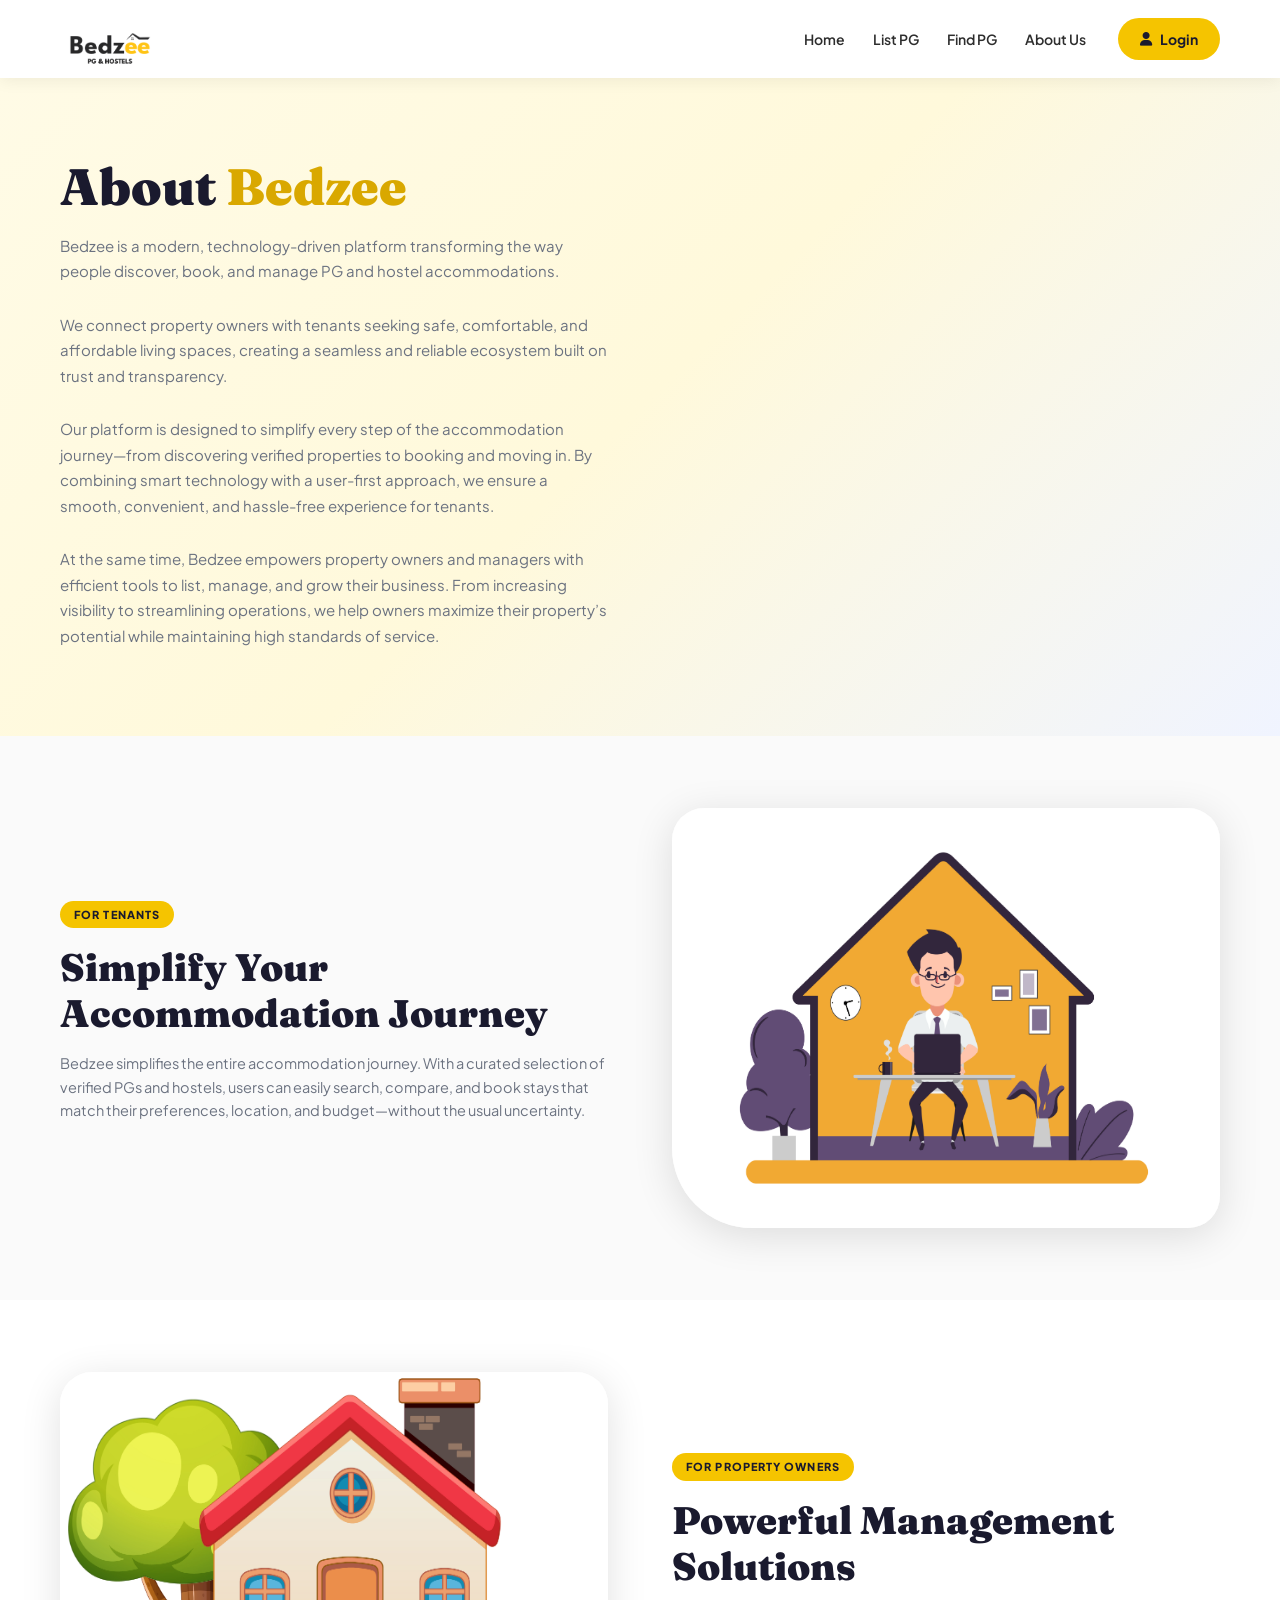
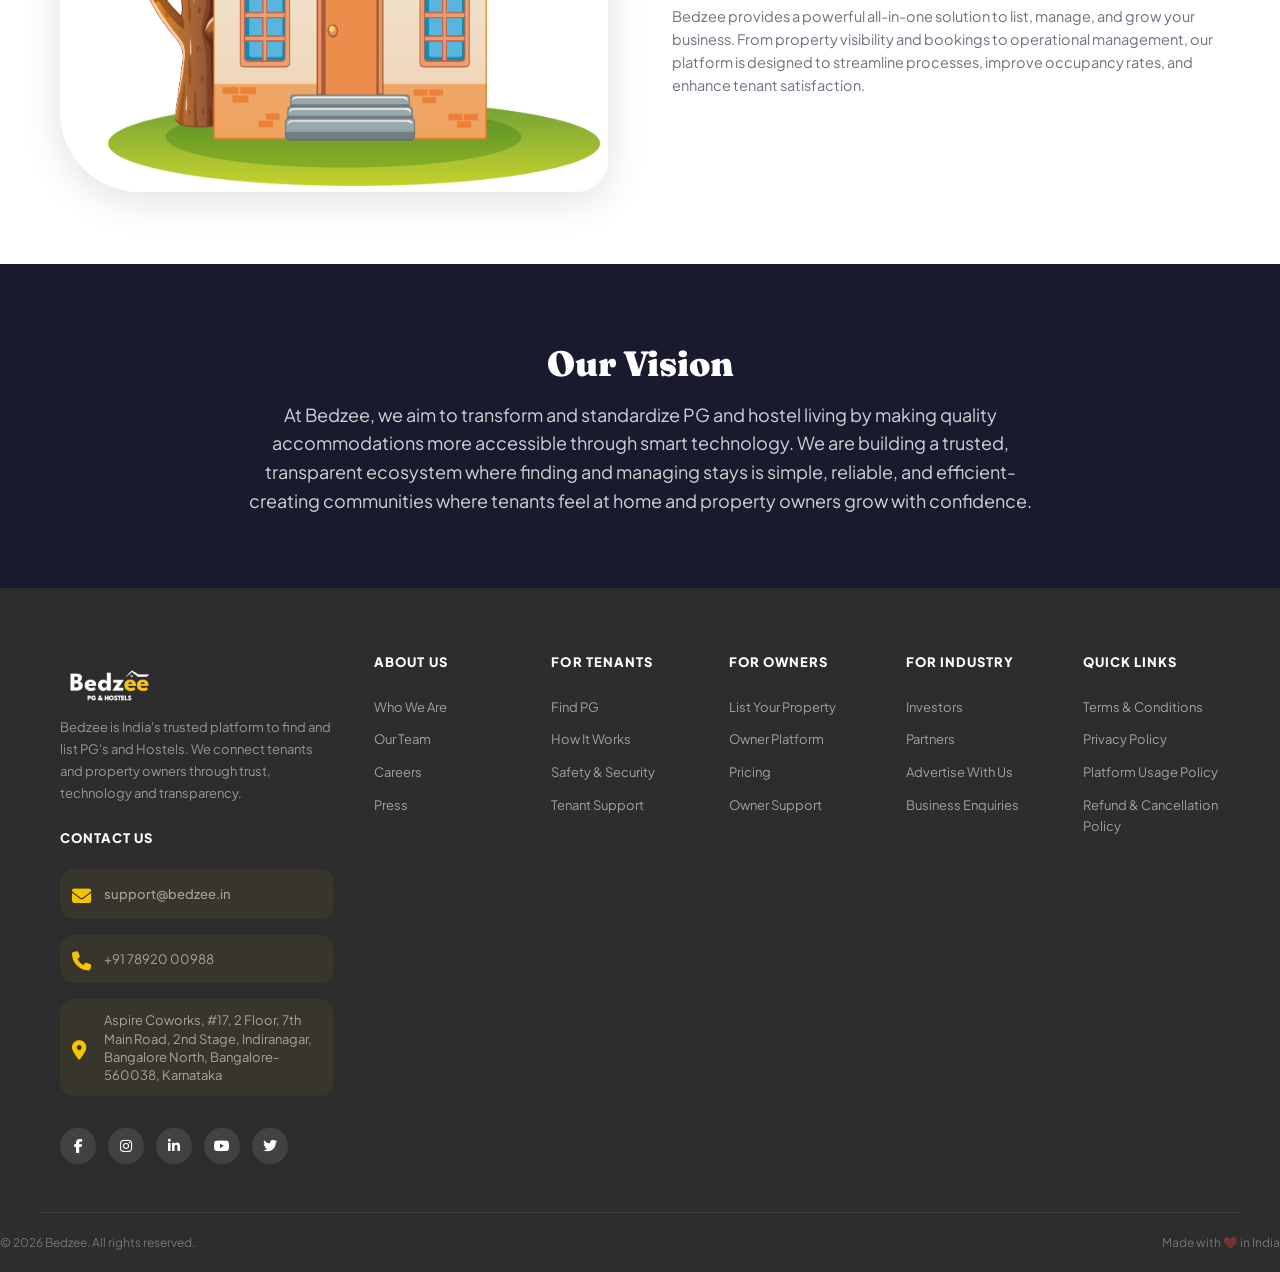
==== commit f9ad144f: "updated owner and tenant page Co-authored-by: Copilot <copilot@github.com>" ====
--- a/about_us.html
+++ b/about_us.html
@@ -121,7 +121,7 @@
         </div>
         <div class="contact-item">
           <i class="fa fa-map-marker-alt"></i>
-          <span># 17, 2 Floor, 7TH Main Road, 2nd Stage, Indiranagar, Bengaluru North, Karnataka 560038</span>
+          <span>Aspire Coworks, #17, 2 Floor, 7th Main Road, 2nd Stage, Indiranagar, Bangalore North, Bangalore-560038, Karnataka</span>
         </div>
       </div>
         <div class="social-links">
--- a/style.css
+++ b/style.css
@@ -1706,6 +1706,1525 @@
 .owner-page .footer-bottom { border-top: 1px solid #333; padding-top: 20px; display: flex; justify-content: space-between; align-items: center; font-size: 14px; color: #ccc; }
 @media (max-width: 768px) { .owner-page .footer-bottom { flex-direction: column; gap: 10px; text-align: center; } }
 
+/* ===========================
+   OWNER PAGE STYLES
+   =========================== */
+
+/* OWNER HERO SECTION */
+.owner-hero {
+  padding: 80px 0 60px;
+  background: linear-gradient(135deg, #FFFBE6 0%, #FFF9DB 50%, #F5F5F5 100%);
+}
+
+.owner-hero-content {
+  display: grid;
+  grid-template-columns: 1fr 1fr;
+  gap: 80px;
+  align-items: center;
+}
+
+.owner-hero-left {
+  max-width: 550px;
+}
+
+.owner-badge {
+  display: inline-flex;
+  align-items: center;
+  gap: 8px;
+  background: var(--yellow);
+  color: var(--dark);
+  font-size: 12px;
+  font-weight: 800;
+  letter-spacing: 0.5px;
+  padding: 8px 16px;
+  border-radius: 6px;
+  margin-bottom: 20px;
+}
+
+.owner-badge i {
+  font-size: 12px;
+}
+
+.owner-h1 {
+  font-family: var(--font-display);
+  font-size: clamp(2.2rem, 5vw, 3.2rem);
+  font-weight: 900;
+  color: var(--dark);
+  line-height: 1.1;
+  margin-bottom: 20px;
+}
+
+.owner-highlight {
+  color: var(--yellow-dark);
+}
+
+.owner-subtitle {
+  font-size: 16px;
+  color: var(--text-muted);
+  line-height: 1.7;
+  margin-bottom: 32px;
+}
+
+.owner-features {
+  list-style: none;
+  display: flex;
+  flex-direction: column;
+  gap: 16px;
+  margin-bottom: 36px;
+}
+
+.owner-features li {
+  display: flex;
+  align-items: center;
+  gap: 12px;
+  font-size: 15px;
+  font-weight: 600;
+  color: var(--text);
+}
+
+.owner-check {
+  width: 28px;
+  height: 28px;
+  background: var(--yellow);
+  border-radius: 50%;
+  display: flex;
+  align-items: center;
+  justify-content: center;
+  color: var(--dark);
+  flex-shrink: 0;
+  font-size: 14px;
+}
+
+.owner-btn-download {
+  display: flex;
+  align-items: center;
+  gap: 10px;
+  background: var(--dark);
+  color: var(--white);
+  border: none;
+  padding: 16px 32px;
+  border-radius: 12px;
+  font-weight: 700;
+  font-size: 16px;
+  cursor: pointer;
+  transition: all 0.3s;
+  width: 100%;
+  max-width: 300px;
+  justify-content: center;
+  margin-bottom: 16px;
+}
+
+.owner-btn-download:hover {
+  background: #333;
+  transform: translateY(-2px);
+}
+
+.owner-secure {
+  font-size: 13px;
+  color: var(--text-muted);
+  display: flex;
+  align-items: center;
+  gap: 8px;
+}
+
+.owner-secure i {
+  color: var(--yellow);
+  font-size: 14px;
+}
+
+/* OWNER HERO RIGHT - PHONE */
+.owner-hero-right {
+  display: flex;
+  justify-content: center;
+  align-items: center;
+  position: relative;
+  min-height: 500px;
+}
+
+.owner-phone-bg {
+  position: absolute;
+  width: 350px;
+  height: 350px;
+  background: var(--yellow);
+  border-radius: 50%;
+  top: 50%;
+  left: 50%;
+  transform: translate(-35%, -50%);
+  z-index: 0;
+  opacity: 0.8;
+}
+
+.owner-phone-dots {
+  position: absolute;
+  top: 20px;
+  right: 20px;
+  z-index: 0;
+  display: grid;
+  grid-template-columns: repeat(8, 8px);
+  gap: 8px;
+}
+
+.owner-phone-dots::before {
+  content: "";
+  width: 4px;
+  height: 4px;
+  background: var(--yellow);
+  border-radius: 50%;
+  opacity: 0.4;
+}
+
+.owner-phone {
+  width: 280px;
+  position: relative;
+  z-index: 2;
+  background: var(--white);
+  border-radius: 23px;
+  box-shadow: 0 32px 80px rgba(0, 0, 0, 0.2);
+  border: 10px solid var(--dark);
+  overflow: hidden;
+}
+
+.owner-phone-status {
+  background: var(--dark);
+  height: 32px;
+  display: flex;
+  align-items: center;
+  justify-content: space-between;
+  padding: 0 16px;
+}
+
+.owner-time {
+  color: var(--white);
+  font-size: 12px;
+  font-weight: 700;
+}
+
+.owner-phone-icons {
+  display: flex;
+  gap: 4px;
+}
+
+.owner-phone-icons span {
+  width: 14px;
+  height: 8px;
+  background: var(--white);
+  border-radius: 2px;
+  opacity: 0.8;
+}
+
+.owner-phone-content {
+  padding: 16px 14px 14px;
+}
+
+.owner-phone-header {
+  margin-bottom: 16px;
+}
+
+.owner-greeting {
+  display: block;
+  font-size: 13px;
+  font-weight: 800;
+  color: var(--dark);
+  margin-bottom: 4px;
+}
+
+.owner-phone-subtitle {
+  font-size: 10px;
+  color: var(--text-muted);
+}
+
+.owner-phone-stats {
+  display: grid;
+  grid-template-columns: 1fr 1fr;
+  gap: 8px;
+  margin-bottom: 12px;
+}
+
+.owner-stat {
+  background: var(--yellow);
+  border-radius: 12px;
+  padding: 10px;
+  text-align: center;
+}
+
+.owner-stat.owner-stat-alt {
+  background: #f5f5f5;
+}
+
+.owner-stat-value {
+  font-size: 18px;
+  font-weight: 800;
+  color: var(--dark);
+}
+
+.owner-stat-label {
+  font-size: 8px;
+  color: #666;
+  font-weight: 600;
+  margin-top: 2px;
+}
+
+.owner-chart-label {
+  font-size: 10px;
+  font-weight: 800;
+  color: var(--dark);
+  margin-bottom: 6px;
+}
+
+.owner-chart-bar {
+  width: 100%;
+  height: 10px;
+  background: #f0f0f0;
+  border-radius: 999px;
+  overflow: hidden;
+  margin-bottom: 4px;
+}
+
+.owner-chart-fill {
+  height: 100%;
+  background: var(--yellow);
+  border-radius: inherit;
+}
+
+.owner-chart-more {
+  font-size: 9px;
+  color: var(--yellow-dark);
+  font-weight: 600;
+  cursor: pointer;
+}
+
+.owner-phone-enquiries {
+  margin-top: 12px;
+}
+
+.owner-enquiries-title {
+  font-size: 10px;
+  font-weight: 800;
+  color: var(--dark);
+  margin-bottom: 8px;
+}
+
+.owner-enquiry-item {
+  display: flex;
+  align-items: center;
+  gap: 8px;
+  margin-bottom: 8px;
+  padding-bottom: 8px;
+  border-bottom: 1px solid #eee;
+}
+
+.owner-enquiry-item:last-child {
+  border-bottom: none;
+}
+
+.owner-enquiry-avatar {
+  width: 28px;
+  height: 28px;
+  border-radius: 50%;
+  background: #ddd;
+  display: flex;
+  align-items: center;
+  justify-content: center;
+  font-weight: 700;
+  font-size: 11px;
+  color: var(--dark);
+  flex-shrink: 0;
+}
+
+.owner-enquiry-info {
+  flex: 1;
+  min-width: 0;
+}
+
+.owner-enquiry-name {
+  font-size: 9px;
+  font-weight: 700;
+  color: var(--dark);
+}
+
+.owner-enquiry-time {
+  font-size: 8px;
+  color: #888;
+  margin-top: 2px;
+}
+
+.owner-phone-nav {
+  display: flex;
+  justify-content: space-around;
+  padding: 12px 0 10px;
+  border-top: 1px solid #eee;
+  margin-top: 10px;
+}
+
+.owner-phone-nav span {
+  display: flex;
+  align-items: center;
+  justify-content: center;
+  color: var(--text-muted);
+  font-size: 16px;
+}
+
+/* OWNER WHY SECTION */
+.owner-why {
+  padding: 80px 0;
+  background: var(--white);
+}
+
+.owner-section-title {
+  font-family: var(--font-display);
+  font-size: clamp(1.8rem, 4vw, 2.4rem);
+  font-weight: 900;
+  color: var(--dark);
+  text-align: center;
+  margin-bottom: 60px;
+}
+
+.owner-benefits-grid {
+  display: grid;
+  grid-template-columns: repeat(4, 1fr);
+  gap: 32px;
+}
+
+.owner-benefit-card {
+  text-align: center;
+  padding: 40px 28px;
+  border-radius: var(--radius);
+  background: #f9f9f9;
+  transition: all 0.3s;
+}
+
+.owner-benefit-card:hover {
+  background: var(--yellow);
+  transform: translateY(-8px);
+  box-shadow: var(--shadow-lg);
+}
+
+.owner-benefit-icon {
+  width: 72px;
+  height: 72px;
+  background: var(--white);
+  border-radius: 50%;
+  display: flex;
+  align-items: center;
+  justify-content: center;
+  margin: 0 auto 24px;
+  font-size: 32px;
+  color: var(--yellow-dark);
+}
+
+.owner-benefit-card:hover .owner-benefit-icon {
+  background: rgba(26, 26, 46, 0.1);
+  color: var(--dark);
+}
+
+.owner-benefit-card h3 {
+  font-size: 18px;
+  font-weight: 800;
+  color: var(--dark);
+  margin-bottom: 12px;
+}
+
+.owner-benefit-card p {
+  font-size: 14px;
+  color: var(--text-muted);
+  line-height: 1.6;
+}
+
+/* OWNER TRUST BAND */
+.owner-trust-band {
+  background: #f8f8f8;
+  padding: 60px 0;
+}
+
+.owner-trust-title {
+  font-size: 22px;
+  font-weight: 800;
+  text-align: center;
+  color: var(--dark);
+  margin-bottom: 40px;
+}
+
+.owner-trust-content {
+  display: flex;
+  align-items: center;
+  justify-content: center;
+  gap: 60px;
+  flex-wrap: wrap;
+}
+
+.owner-avatars {
+  display: flex;
+}
+
+.owner-avatar {
+  width: 48px;
+  height: 48px;
+  border-radius: 50%;
+  border: 3px solid var(--white);
+  margin-left: -12px;
+  display: flex;
+  align-items: center;
+  justify-content: center;
+  font-weight: 700;
+  font-size: 16px;
+  background: #ddd;
+  color: var(--dark);
+}
+
+.owner-avatar:first-child {
+  margin-left: 0;
+  background: #FFE082;
+}
+
+.owner-avatar:nth-child(2) {
+  background: #E1BEE7;
+}
+
+.owner-avatar:nth-child(3) {
+  background: #B3E5FC;
+}
+
+.owner-avatar:nth-child(4) {
+  background: #C8E6C9;
+}
+
+.owner-rating {
+  text-align: center;
+}
+
+.owner-stars {
+  font-size: 28px;
+  color: var(--yellow);
+  letter-spacing: 4px;
+  margin-bottom: 8px;
+}
+
+.owner-rating-text {
+  font-size: 18px;
+  font-weight: 800;
+  color: var(--dark);
+  margin-bottom: 4px;
+}
+
+.owner-rating-avg {
+  font-size: 13px;
+  color: var(--text-muted);
+}
+
+/* OWNER HOW TO SECTION */
+.owner-how-to {
+  padding: 80px 0;
+  background: var(--white);
+}
+
+.owner-steps {
+  display: flex;
+  align-items: center;
+  justify-content: center;
+  gap: 20px;
+  flex-wrap: wrap;
+}
+
+.owner-step {
+  display: flex;
+  flex-direction: column;
+  align-items: center;
+  gap: 16px;
+  text-align: center;
+  max-width: 180px;
+}
+
+.owner-step-icon {
+  width: 80px;
+  height: 80px;
+  border-radius: 50%;
+  border: 3px solid var(--yellow);
+  display: flex;
+  align-items: center;
+  justify-content: center;
+  font-size: 36px;
+  color: var(--yellow-dark);
+}
+
+.owner-step h4 {
+  font-size: 16px;
+  font-weight: 800;
+  color: var(--dark);
+}
+
+.owner-step p {
+  font-size: 14px;
+  color: var(--text-muted);
+  line-height: 1.6;
+}
+
+.owner-step-arrow {
+  color: #ccc;
+  font-size: 24px;
+  margin-top: 30px;
+}
+
+/* OWNER SAFETY BAND */
+.owner-safety-band {
+  background: var(--yellow);
+  padding: 60px 40px;
+  border-radius: 20px;
+  margin: 60px 0;
+}
+
+.owner-safety-content {
+  display: flex;
+  align-items: center;
+  gap: 40px;
+  flex-wrap: wrap;
+}
+
+.owner-safety-icon {
+  font-size: 60px;
+  color: var(--dark);
+  flex-shrink: 0;
+}
+
+.owner-safety-text {
+  flex: 1;
+  min-width: 250px;
+}
+
+.owner-safety-text h3 {
+  font-size: 24px;
+  font-weight: 800;
+  color: var(--dark);
+  margin-bottom: 8px;
+}
+
+.owner-safety-text p {
+  font-size: 15px;
+  color: #555;
+  line-height: 1.6;
+}
+
+.owner-safety-items {
+  display: flex;
+  gap: 40px;
+  flex-wrap: wrap;
+}
+
+.owner-safety-item {
+  display: flex;
+  flex-direction: column;
+  align-items: center;
+  gap: 12px;
+  text-align: center;
+}
+
+.owner-safety-item i {
+  font-size: 32px;
+  color: var(--dark);
+}
+
+.owner-safety-item span {
+  font-size: 13px;
+  font-weight: 700;
+  color: var(--dark);
+  line-height: 1.4;
+}
+
+/* OWNER PAGE FOOTER */
+.footer {
+  background: var(--text);
+}
+
+/* RESPONSIVE OWNER PAGE */
+@media (max-width: 1024px) {
+  .owner-hero-content {
+    grid-template-columns: 1fr;
+    gap: 40px;
+  }
+
+  .owner-hero-right {
+    min-height: 400px;
+  }
+
+  .owner-phone-bg {
+    width: 280px;
+    height: 280px;
+  }
+
+  .owner-benefits-grid {
+    grid-template-columns: repeat(2, 1fr);
+  }
+
+  .owner-trust-content {
+    gap: 40px;
+  }
+
+  .owner-safety-content {
+    gap: 24px;
+  }
+
+  .owner-safety-items {
+    gap: 24px;
+  }
+}
+
+@media (max-width: 768px) {
+  .owner-hero {
+    padding: 60px 0 40px;
+  }
+
+  .owner-h1 {
+    font-size: 2rem;
+    margin-bottom: 16px;
+  }
+
+  .owner-btn-download {
+    max-width: 100%;
+  }
+
+  .owner-benefits-grid {
+    grid-template-columns: 1fr;
+    gap: 24px;
+  }
+
+  .owner-benefit-card {
+    padding: 32px 24px;
+  }
+
+  .owner-section-title {
+    font-size: 1.8rem;
+    margin-bottom: 40px;
+  }
+
+  .owner-steps {
+    flex-direction: column;
+    gap: 24px;
+  }
+
+  .owner-step-arrow {
+    transform: rotate(90deg);
+    margin-top: 0;
+    margin-bottom: 12px;
+  }
+
+  .owner-safety-band {
+    padding: 40px 24px;
+    margin: 40px 0;
+  }
+
+  .owner-safety-content {
+    flex-direction: column;
+    text-align: center;
+  }
+
+  .owner-safety-items {
+    justify-content: center;
+  }
+
+  .owner-why {
+    padding: 60px 0;
+  }
+
+  .owner-trust-band {
+    padding: 40px 0;
+  }
+
+  .owner-how-to {
+    padding: 60px 0;
+  }
+}
+
+@media (max-width: 480px) {
+  .owner-h1 {
+    font-size: 1.6rem;
+  }
+
+  .owner-subtitle {
+    font-size: 14px;
+  }
+
+  .owner-benefits-grid {
+    gap: 16px;
+  }
+
+  .owner-benefit-card {
+    padding: 24px 16px;
+  }
+
+  .owner-benefit-icon {
+    width: 56px;
+    height: 56px;
+    font-size: 24px;
+  }
+
+  .owner-section-title {
+    font-size: 1.4rem;
+    margin-bottom: 32px;
+  }
+
+  .owner-phone {
+    width: 240px;
+  }
+
+  .owner-phone-bg {
+    width: 200px;
+    height: 200px;
+  }
+
+  .owner-safety-text h3 {
+    font-size: 18px;
+  }
+
+  .owner-trust-content {
+    flex-direction: column;
+    gap: 24px;
+  }
+
+  .owner-step {
+    max-width: 100%;
+  }
+
+  .owner-steps {
+    gap: 16px;
+  }
+
+  .owner-feature-card {
+    padding: 20px;
+  }
+}
+
+/* ===========================
+   TENANT PAGE STYLES
+   =========================== */
+
+/* TENANT HERO SECTION */
+.tenant-hero {
+  padding: 80px 0 60px;
+  background: linear-gradient(135deg, #FFFBE6 0%, #FFF9DB 50%, #F5F5F5 100%);
+}
+
+.tenant-hero-content {
+  display: grid;
+  grid-template-columns: 1fr 1fr;
+  gap: 80px;
+  align-items: center;
+}
+
+.tenant-hero-left {
+  max-width: 550px;
+}
+
+.tenant-badge {
+  display: inline-flex;
+  align-items: center;
+  gap: 8px;
+  background: var(--yellow);
+  color: var(--dark);
+  font-size: 12px;
+  font-weight: 800;
+  letter-spacing: 0.5px;
+  padding: 8px 16px;
+  border-radius: 6px;
+  margin-bottom: 20px;
+}
+
+.tenant-badge i {
+  font-size: 12px;
+}
+
+.tenant-h1 {
+  font-family: var(--font-display);
+  font-size: clamp(2.2rem, 5vw, 3.2rem);
+  font-weight: 900;
+  color: var(--dark);
+  line-height: 1.1;
+  margin-bottom: 20px;
+}
+
+.tenant-highlight {
+  color: var(--yellow-dark);
+}
+
+.tenant-subtitle {
+  font-size: 16px;
+  color: var(--text-muted);
+  line-height: 1.7;
+  margin-bottom: 32px;
+}
+
+.tenant-features {
+  list-style: none;
+  display: flex;
+  flex-direction: column;
+  gap: 16px;
+  margin-bottom: 36px;
+}
+
+.tenant-features li {
+  display: flex;
+  align-items: center;
+  gap: 12px;
+  font-size: 15px;
+  font-weight: 600;
+  color: var(--text);
+}
+
+.tenant-check {
+  width: 28px;
+  height: 28px;
+  background: var(--yellow);
+  border-radius: 50%;
+  display: flex;
+  align-items: center;
+  justify-content: center;
+  color: var(--dark);
+  flex-shrink: 0;
+  font-size: 14px;
+}
+
+.tenant-btn-download {
+  display: flex;
+  align-items: center;
+  gap: 10px;
+  background: var(--dark);
+  color: var(--white);
+  border: none;
+  padding: 16px 32px;
+  border-radius: 12px;
+  font-weight: 700;
+  font-size: 16px;
+  cursor: pointer;
+  transition: all 0.3s;
+  width: 100%;
+  max-width: 300px;
+  justify-content: center;
+  margin-bottom: 16px;
+}
+
+.tenant-btn-download:hover {
+  background: #333;
+  transform: translateY(-2px);
+}
+
+.tenant-secure {
+  font-size: 13px;
+  color: var(--text-muted);
+  display: flex;
+  align-items: center;
+  gap: 8px;
+}
+
+.tenant-secure i {
+  color: var(--yellow);
+  font-size: 14px;
+}
+
+/* TENANT HERO RIGHT - PHONE */
+.tenant-hero-right {
+  display: flex;
+  justify-content: center;
+  align-items: center;
+  position: relative;
+  min-height: 500px;
+}
+
+.tenant-phone-bg {
+  position: absolute;
+  width: 350px;
+  height: 350px;
+  background: var(--yellow);
+  border-radius: 50%;
+  top: 50%;
+  left: 50%;
+  transform: translate(-35%, -50%);
+  z-index: 0;
+  opacity: 0.8;
+}
+
+.tenant-phone-dots {
+  position: absolute;
+  top: 20px;
+  right: 20px;
+  z-index: 0;
+  display: grid;
+  grid-template-columns: repeat(8, 8px);
+  gap: 8px;
+}
+
+.tenant-phone-dots::before {
+  content: "";
+  width: 4px;
+  height: 4px;
+  background: var(--yellow);
+  border-radius: 50%;
+  opacity: 0.4;
+}
+
+.tenant-phone {
+  width: 240px;
+  position: relative;
+  z-index: 2;
+  background: var(--white);
+  border-radius: 20px;
+  box-shadow: 0 32px 80px rgba(0, 0, 0, 0.2);
+  border: 8px solid var(--dark);
+  overflow: hidden;
+}
+
+.tenant-phone-status {
+  background: var(--dark);
+  height: 32px;
+  display: flex;
+  align-items: center;
+  justify-content: space-between;
+  padding: 0 16px;
+}
+
+.tenant-time {
+  color: var(--white);
+  font-size: 12px;
+  font-weight: 700;
+}
+
+.tenant-phone-icons {
+  display: flex;
+  gap: 4px;
+}
+
+.tenant-phone-icons span {
+  width: 14px;
+  height: 8px;
+  background: var(--white);
+  border-radius: 2px;
+  opacity: 0.8;
+}
+
+.tenant-phone-content {
+  padding: 16px 14px 14px;
+}
+
+.tenant-phone-header {
+  margin-bottom: 16px;
+}
+
+.tenant-greeting {
+  display: block;
+  font-size: 13px;
+  font-weight: 800;
+  color: var(--dark);
+  margin-bottom: 4px;
+}
+
+.tenant-phone-subtitle {
+  font-size: 10px;
+  color: var(--text-muted);
+}
+
+.tenant-phone-popular {
+  margin-bottom: 12px;
+}
+
+.tenant-popular-title {
+  font-size: 10px;
+  font-weight: 800;
+  color: var(--dark);
+  margin-bottom: 8px;
+}
+
+.tenant-properties {
+  display: grid;
+  grid-template-columns: repeat(3, 1fr);
+  gap: 8px;
+  margin-bottom: 12px;
+}
+
+.tenant-property {
+  text-align: center;
+}
+
+.tenant-property-img {
+  width: 100%;
+  height: 32px;
+  border-radius: 6px;
+  margin-bottom: 4px;
+}
+
+.tenant-property-name {
+  font-size: 8px;
+  font-weight: 700;
+  color: var(--dark);
+  line-height: 1.2;
+  margin-bottom: 2px;
+}
+
+.tenant-property-price {
+  font-size: 7px;
+  color: var(--text-muted);
+  font-weight: 600;
+}
+
+.tenant-phone-info {
+  display: flex;
+  align-items: center;
+  justify-content: center;
+  gap: 8px;
+  margin-bottom: 12px;
+}
+
+.tenant-info-item {
+  display: flex;
+  align-items: center;
+  gap: 6px;
+  background: #f5f5f5;
+  border-radius: 6px;
+  padding: 6px 10px;
+}
+
+.tenant-info-item i {
+  font-size: 12px;
+  color: var(--yellow);
+}
+
+.tenant-info-text {
+  font-size: 8px;
+  font-weight: 700;
+  color: var(--dark);
+  line-height: 1.2;
+}
+
+.tenant-phone-nav {
+  display: flex;
+  justify-content: space-around;
+  padding: 12px 0 10px;
+  border-top: 1px solid #eee;
+  margin-top: 10px;
+}
+
+.tenant-phone-nav span {
+  display: flex;
+  align-items: center;
+  justify-content: center;
+  color: var(--text-muted);
+  font-size: 16px;
+}
+
+/* TENANT WHY SECTION */
+.tenant-why {
+  padding: 80px 0;
+  background: var(--white);
+}
+
+.tenant-section-title {
+  font-family: var(--font-display);
+  font-size: clamp(1.8rem, 4vw, 2.4rem);
+  font-weight: 900;
+  color: var(--dark);
+  text-align: center;
+  margin-bottom: 20px;
+}
+
+.tenant-why-subtitle {
+  text-align: center;
+  font-size: 16px;
+  color: var(--text-muted);
+  margin-bottom: 60px;
+}
+
+.tenant-benefits-grid {
+  display: grid;
+  grid-template-columns: repeat(4, 1fr);
+  gap: 32px;
+}
+
+.tenant-benefit-card {
+  text-align: center;
+  padding: 40px 28px;
+  border-radius: var(--radius);
+  background: #f9f9f9;
+  transition: all 0.3s;
+}
+
+.tenant-benefit-card:hover {
+  background: var(--yellow);
+  transform: translateY(-8px);
+  box-shadow: var(--shadow-lg);
+}
+
+.tenant-benefit-icon {
+  width: 72px;
+  height: 72px;
+  background: var(--white);
+  border-radius: 50%;
+  display: flex;
+  align-items: center;
+  justify-content: center;
+  margin: 0 auto 24px;
+  font-size: 32px;
+  color: var(--yellow-dark);
+}
+
+.tenant-benefit-card:hover .tenant-benefit-icon {
+  background: rgba(26, 26, 46, 0.1);
+  color: var(--dark);
+}
+
+.tenant-benefit-card h3 {
+  font-size: 18px;
+  font-weight: 800;
+  color: var(--dark);
+  margin-bottom: 12px;
+}
+
+.tenant-benefit-card p {
+  font-size: 14px;
+  color: var(--text-muted);
+  line-height: 1.6;
+}
+
+/* TENANT TRUST BAND */
+.tenant-trust-band {
+  background: #FFFBE6;
+  padding: 60px 0;
+}
+
+.tenant-trust-content {
+  display: flex;
+  align-items: center;
+  justify-content: space-between;
+  gap: 60px;
+  flex-wrap: wrap;
+}
+
+.tenant-trust-left {
+  flex: 1;
+  min-width: 280px;
+}
+
+.tenant-trust-title {
+  font-size: 22px;
+  font-weight: 800;
+  color: var(--dark);
+  margin-bottom: 12px;
+}
+
+.tenant-trust-desc {
+  font-size: 14px;
+  color: var(--text-muted);
+}
+
+.tenant-trust-right {
+  display: flex;
+  align-items: center;
+  gap: 40px;
+  flex-wrap: wrap;
+}
+
+.tenant-avatars {
+  display: flex;
+}
+
+.tenant-avatar {
+  width: 48px;
+  height: 48px;
+  border-radius: 50%;
+  border: 3px solid var(--white);
+  margin-left: -12px;
+  display: flex;
+  align-items: center;
+  justify-content: center;
+  font-weight: 700;
+  font-size: 16px;
+  color: var(--dark);
+}
+
+.tenant-avatar:first-child {
+  margin-left: 0;
+}
+
+.tenant-rating {
+  text-align: center;
+}
+
+.tenant-stars {
+  font-size: 28px;
+  color: var(--yellow);
+  letter-spacing: 4px;
+  margin-bottom: 8px;
+}
+
+.tenant-rating-text {
+  font-size: 18px;
+  font-weight: 800;
+  color: var(--dark);
+  margin-bottom: 4px;
+}
+
+.tenant-rating-avg {
+  font-size: 13px;
+  color: var(--text-muted);
+}
+
+/* TENANT DOWNLOAD SECTION */
+.tenant-download-section {
+  padding: 80px 0;
+  background: var(--white);
+}
+
+.tenant-download-band {
+  background: var(--dark);
+  color: var(--white);
+  border-radius: 20px;
+  padding: 60px 50px;
+  display: grid;
+  grid-template-columns: 1fr 1fr;
+  gap: 80px;
+  align-items: center;
+}
+
+.tenant-download-label {
+  display: inline-block;
+  background: var(--yellow);
+  color: var(--dark);
+  font-size: 11px;
+  font-weight: 800;
+  letter-spacing: 0.5px;
+  padding: 8px 16px;
+  border-radius: 6px;
+  margin-bottom: 20px;
+}
+
+.tenant-download-title {
+  font-family: var(--font-display);
+  font-size: clamp(2rem, 4vw, 2.8rem);
+  font-weight: 900;
+  color: var(--white);
+  line-height: 1.2;
+  margin-bottom: 16px;
+}
+
+.tenant-download-desc {
+  font-size: 16px;
+  color: rgba(255, 255, 255, 0.8);
+  line-height: 1.6;
+  margin-bottom: 28px;
+}
+
+.tenant-download-btn {
+  display: inline-flex;
+  align-items: center;
+  gap: 10px;
+  background: var(--yellow);
+  color: var(--dark);
+  border: none;
+  padding: 14px 28px;
+  border-radius: 10px;
+  font-weight: 700;
+  font-size: 15px;
+  cursor: pointer;
+  transition: all 0.3s;
+}
+
+.tenant-download-btn:hover {
+  background: var(--yellow-dark);
+  transform: translateY(-2px);
+}
+
+.tenant-download-steps {
+  display: flex;
+  flex-direction: column;
+  gap: 20px;
+}
+
+.tenant-download-step {
+  padding: 20px;
+  background: rgba(245, 197, 24, 0.1);
+  border-radius: 12px;
+  border-left: 4px solid var(--yellow);
+}
+
+.tenant-step-num {
+  display: inline-flex;
+  align-items: center;
+  justify-content: center;
+  width: 32px;
+  height: 32px;
+  background: var(--yellow);
+  color: var(--dark);
+  border-radius: 50%;
+  font-weight: 800;
+  font-size: 14px;
+  margin-bottom: 12px;
+}
+
+.tenant-step-title {
+  font-size: 15px;
+  font-weight: 800;
+  color: var(--white);
+  margin-bottom: 6px;
+}
+
+.tenant-step-desc {
+  font-size: 14px;
+  color: rgba(255, 255, 255, 0.7);
+}
+
+/* RESPONSIVE TENANT PAGE */
+@media (max-width: 1024px) {
+  .tenant-hero-content {
+    grid-template-columns: 1fr;
+    gap: 40px;
+  }
+
+  .tenant-hero-right {
+    min-height: 400px;
+  }
+
+  .tenant-phone-bg {
+    width: 280px;
+    height: 280px;
+  }
+
+  .tenant-benefits-grid {
+    grid-template-columns: repeat(2, 1fr);
+  }
+
+  .tenant-download-band {
+    grid-template-columns: 1fr;
+    gap: 40px;
+  }
+
+  .tenant-trust-content {
+    gap: 40px;
+  }
+}
+
+@media (max-width: 768px) {
+  .tenant-hero {
+    padding: 60px 0 40px;
+  }
+
+  .tenant-h1 {
+    font-size: 2rem;
+    margin-bottom: 16px;
+  }
+
+  .tenant-btn-download {
+    max-width: 100%;
+  }
+
+  .tenant-benefits-grid {
+    grid-template-columns: 1fr;
+    gap: 24px;
+  }
+
+  .tenant-benefit-card {
+    padding: 32px 24px;
+  }
+
+  .tenant-section-title {
+    font-size: 1.8rem;
+    margin-bottom: 24px;
+  }
+
+  .tenant-why-subtitle {
+    margin-bottom: 40px;
+  }
+
+  .tenant-download-band {
+    padding: 40px 24px;
+    border-radius: 12px;
+  }
+
+  .tenant-download-title {
+    font-size: 1.8rem;
+  }
+
+  .tenant-why {
+    padding: 60px 0;
+  }
+
+  .tenant-trust-band {
+    padding: 40px 0;
+  }
+
+  .tenant-download-section {
+    padding: 60px 0;
+  }
+
+  .tenant-trust-content {
+    flex-direction: column;
+    gap: 24px;
+    text-align: center;
+  }
+
+  .tenant-trust-right {
+    justify-content: center;
+  }
+}
+
+@media (max-width: 480px) {
+  .tenant-h1 {
+    font-size: 1.6rem;
+  }
+
+  .tenant-subtitle {
+    font-size: 14px;
+  }
+
+  .tenant-benefits-grid {
+    gap: 16px;
+  }
+
+  .tenant-benefit-card {
+    padding: 24px 16px;
+  }
+
+  .tenant-benefit-icon {
+    width: 56px;
+    height: 56px;
+    font-size: 24px;
+  }
+
+  .tenant-section-title {
+    font-size: 1.4rem;
+    margin-bottom: 24px;
+  }
+
+  .tenant-phone {
+    width: 240px;
+  }
+
+  .tenant-phone-bg {
+    width: 200px;
+    height: 200px;
+  }
+
+  .tenant-download-title {
+    font-size: 1.4rem;
+  }
+
+  .tenant-download-band {
+    padding: 24px 16px;
+    gap: 24px;
+  }
+
+  .tenant-download-steps {
+    gap: 16px;
+  }
+
+  .tenant-download-step {
+    padding: 16px;
+  }
+
+  .tenant-properties {
+    grid-template-columns: repeat(2, 1fr);
+    gap: 6px;
+  }
+
+  .tenant-trust-content {
+    gap: 16px;
+  }
+}
+
 
 
 
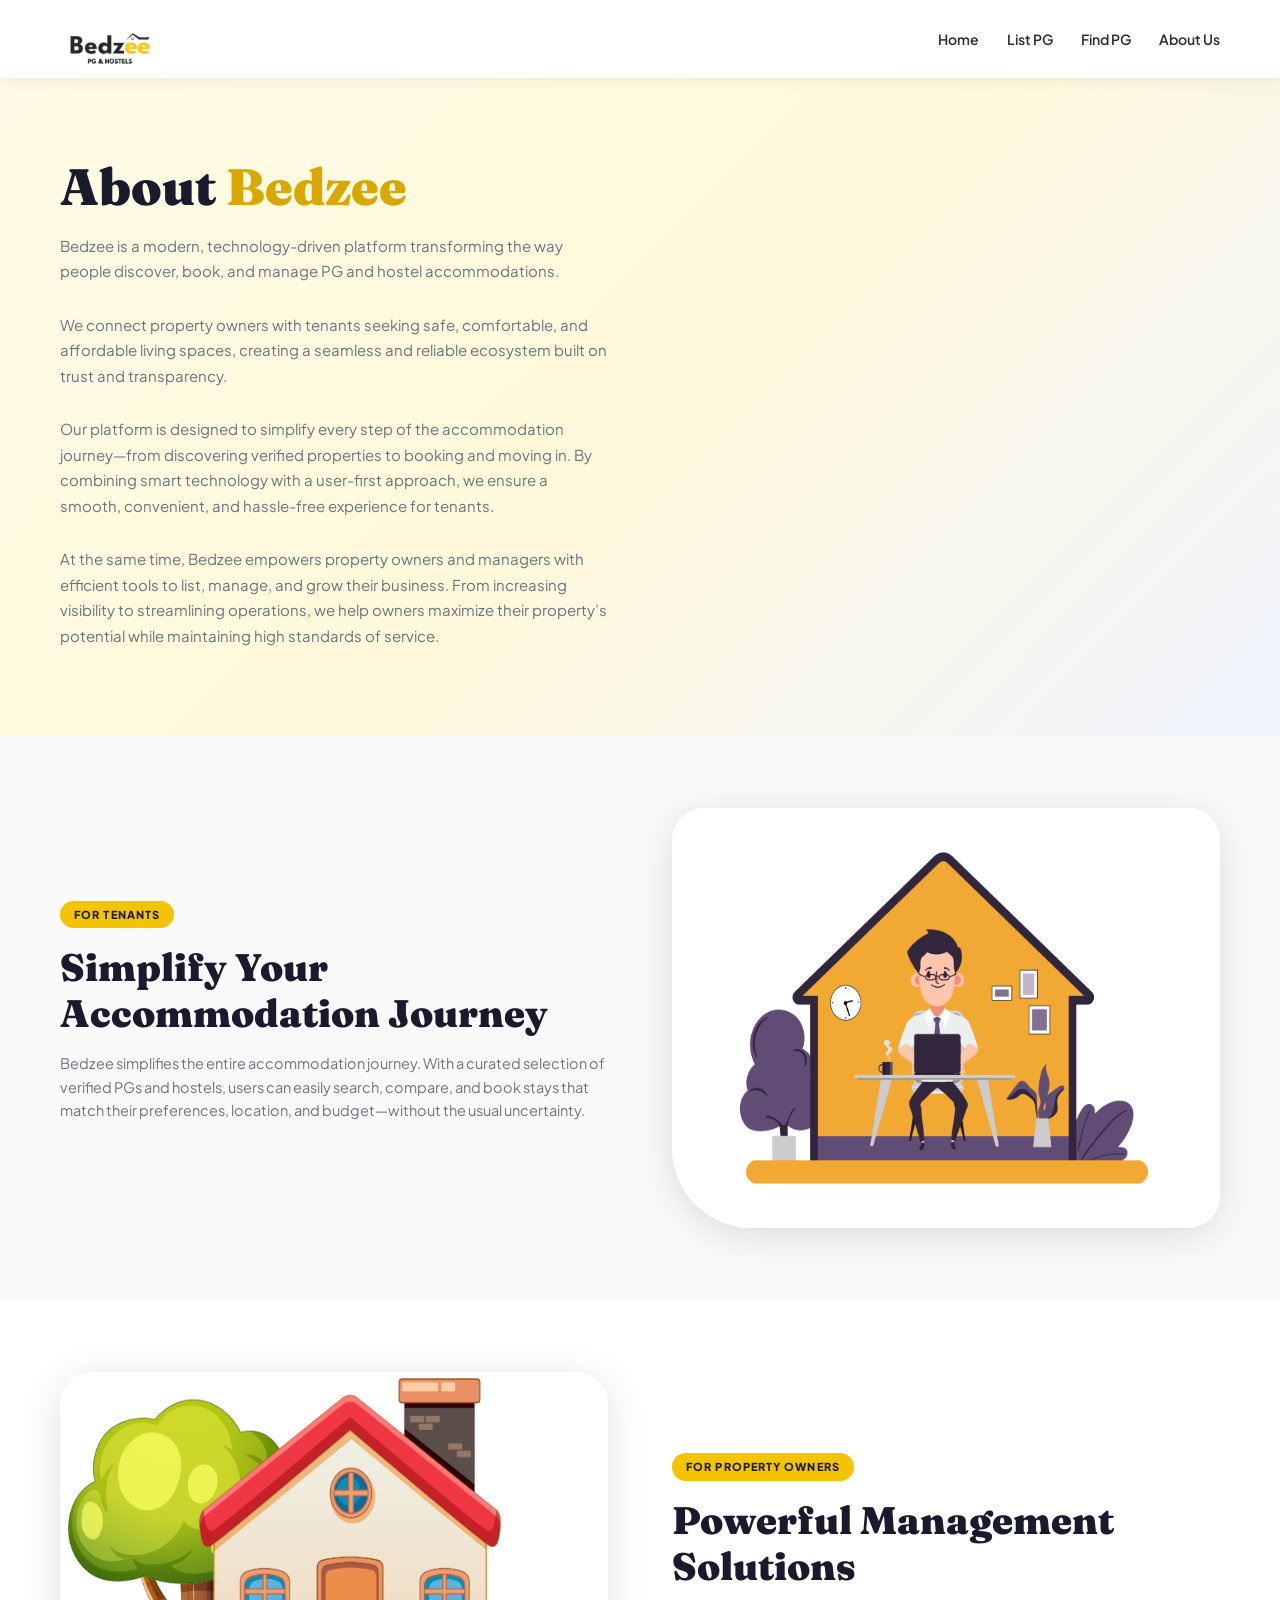
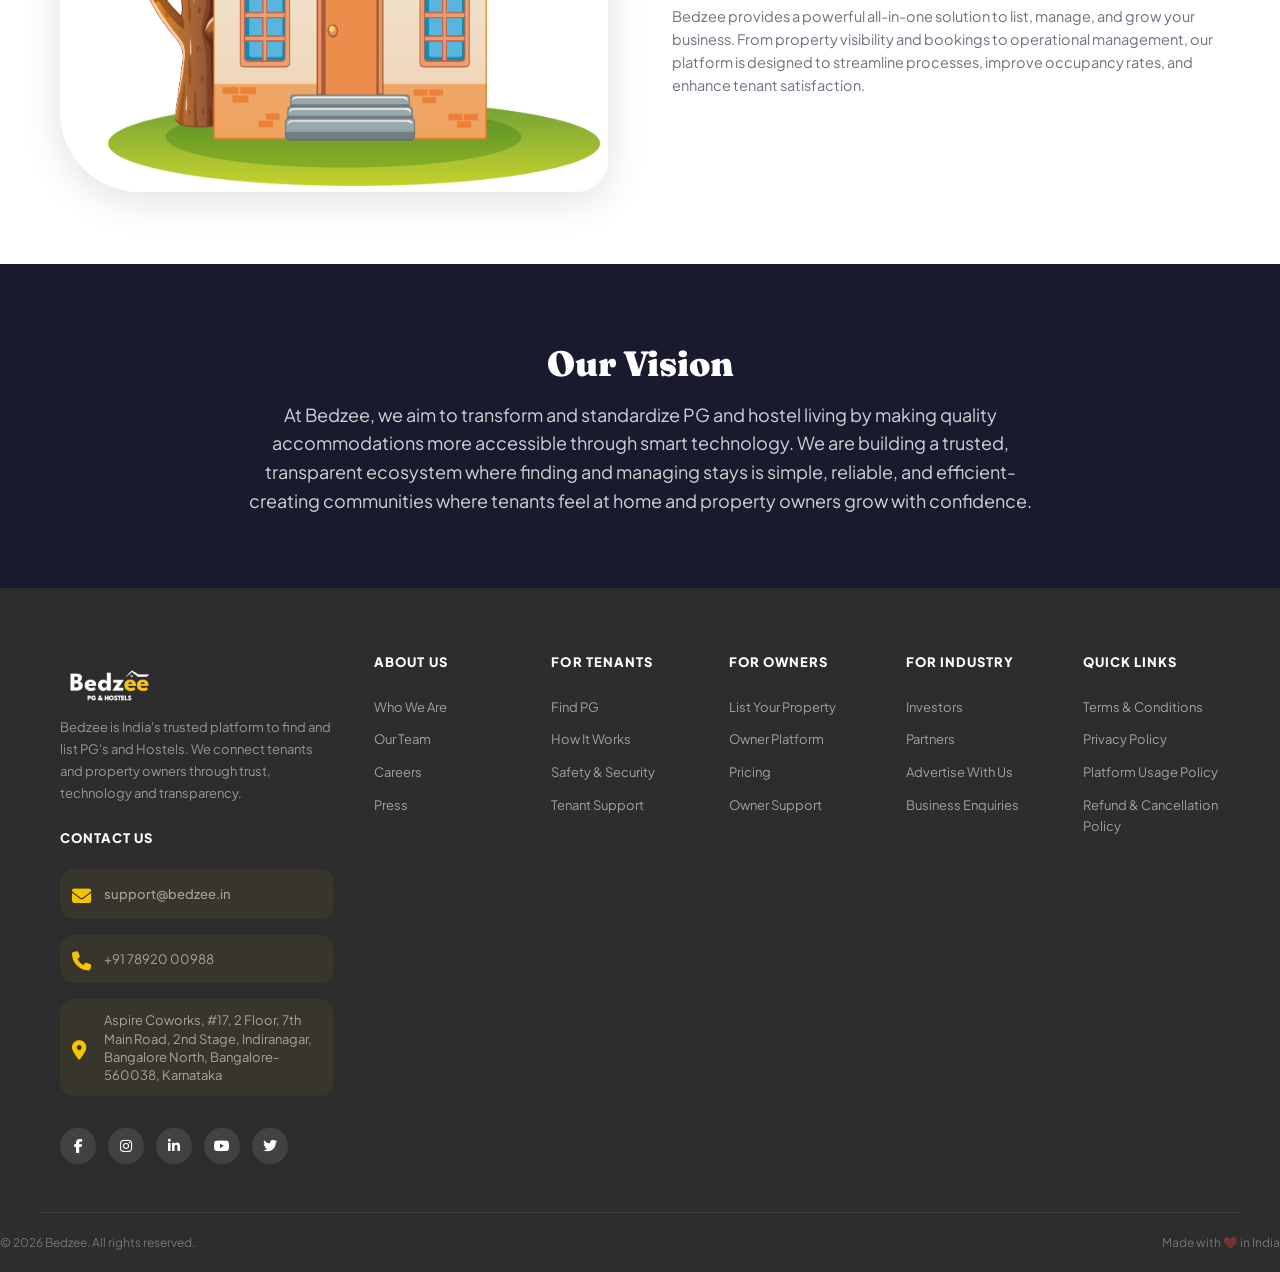
==== commit 29364278: "navbar and links to footer added" ====
--- a/about_us.html
+++ b/about_us.html
@@ -20,19 +20,17 @@
       </a>
       <nav class="nav-links">
         <a href="./index.html">Home</a>
-        <a href="#">List PG</a>
-        <a href="#">Find PG</a>
+        <a href="./owner.html">List PG</a>
+        <a href="./tenant.html">Find PG</a>
         <a href="./about_us.html">About Us</a>
       </nav>
-      <a href="#" class="btn btn-login"><i class="fa fa-user"></i> Login</a>
       <button class="hamburger" id="hamburger" aria-label="Menu"><i class="fa fa-bars"></i></button>
     </div>
     <div class="mobile-menu" id="mobileMenu">
       <a href="./index.html">Home</a>
-      <a href="#">List PG</a>
-      <a href="#">Find PG</a>
+      <a href="./owner.html">List PG</a>
+      <a href="./tenant.html">Find PG</a>
       <a href="./about_us.html">About Us</a>
-      <a href="#" class="btn btn-login" style="width:fit-content">Login</a>
     </div>
   </header>
 
@@ -134,24 +132,24 @@
       </div>
       <div class="footer-col">
         <h4>About Us</h4>
-        <a href="#">Who We Are</a>
-        <a href="#">Our Team</a>
-        <a href="#">Careers</a>
-        <a href="#">Press</a>
+        <a href="./about_us.html">Who We Are</a>
+        <a href="./about_us.html">Our Team</a>
+        <a href="./about_us.html">Careers</a>
+        <a href="./about_us.html">Press</a>
       </div>
       <div class="footer-col">
         <h4>For Tenants</h4>
-        <a href="#">Find PG</a>
-        <a href="#">How It Works</a>
-        <a href="#">Safety &amp; Security</a>
-        <a href="#">Tenant Support</a>
+        <a href="./tenant.html">Find PG</a>
+        <a href="./tenant.html">How It Works</a>
+        <a href="./tenant.html">Safety &amp; Security</a>
+        <a href="./tenant.html">Tenant Support</a>
       </div>
       <div class="footer-col">
         <h4>For Owners</h4>
-        <a href="#">List Your Property</a>
-        <a href="#">Owner Platform</a>
+        <a href="./owner.html">List Your Property</a>
+        <a href="./owner.html">Owner Platform</a>
         <a href="./pricing.html">Pricing</a>
-        <a href="#">Owner Support</a>
+        <a href="./owner.html">Owner Support</a>
       </div>
       <div class="footer-col">
         <h4>For Industry</h4>
